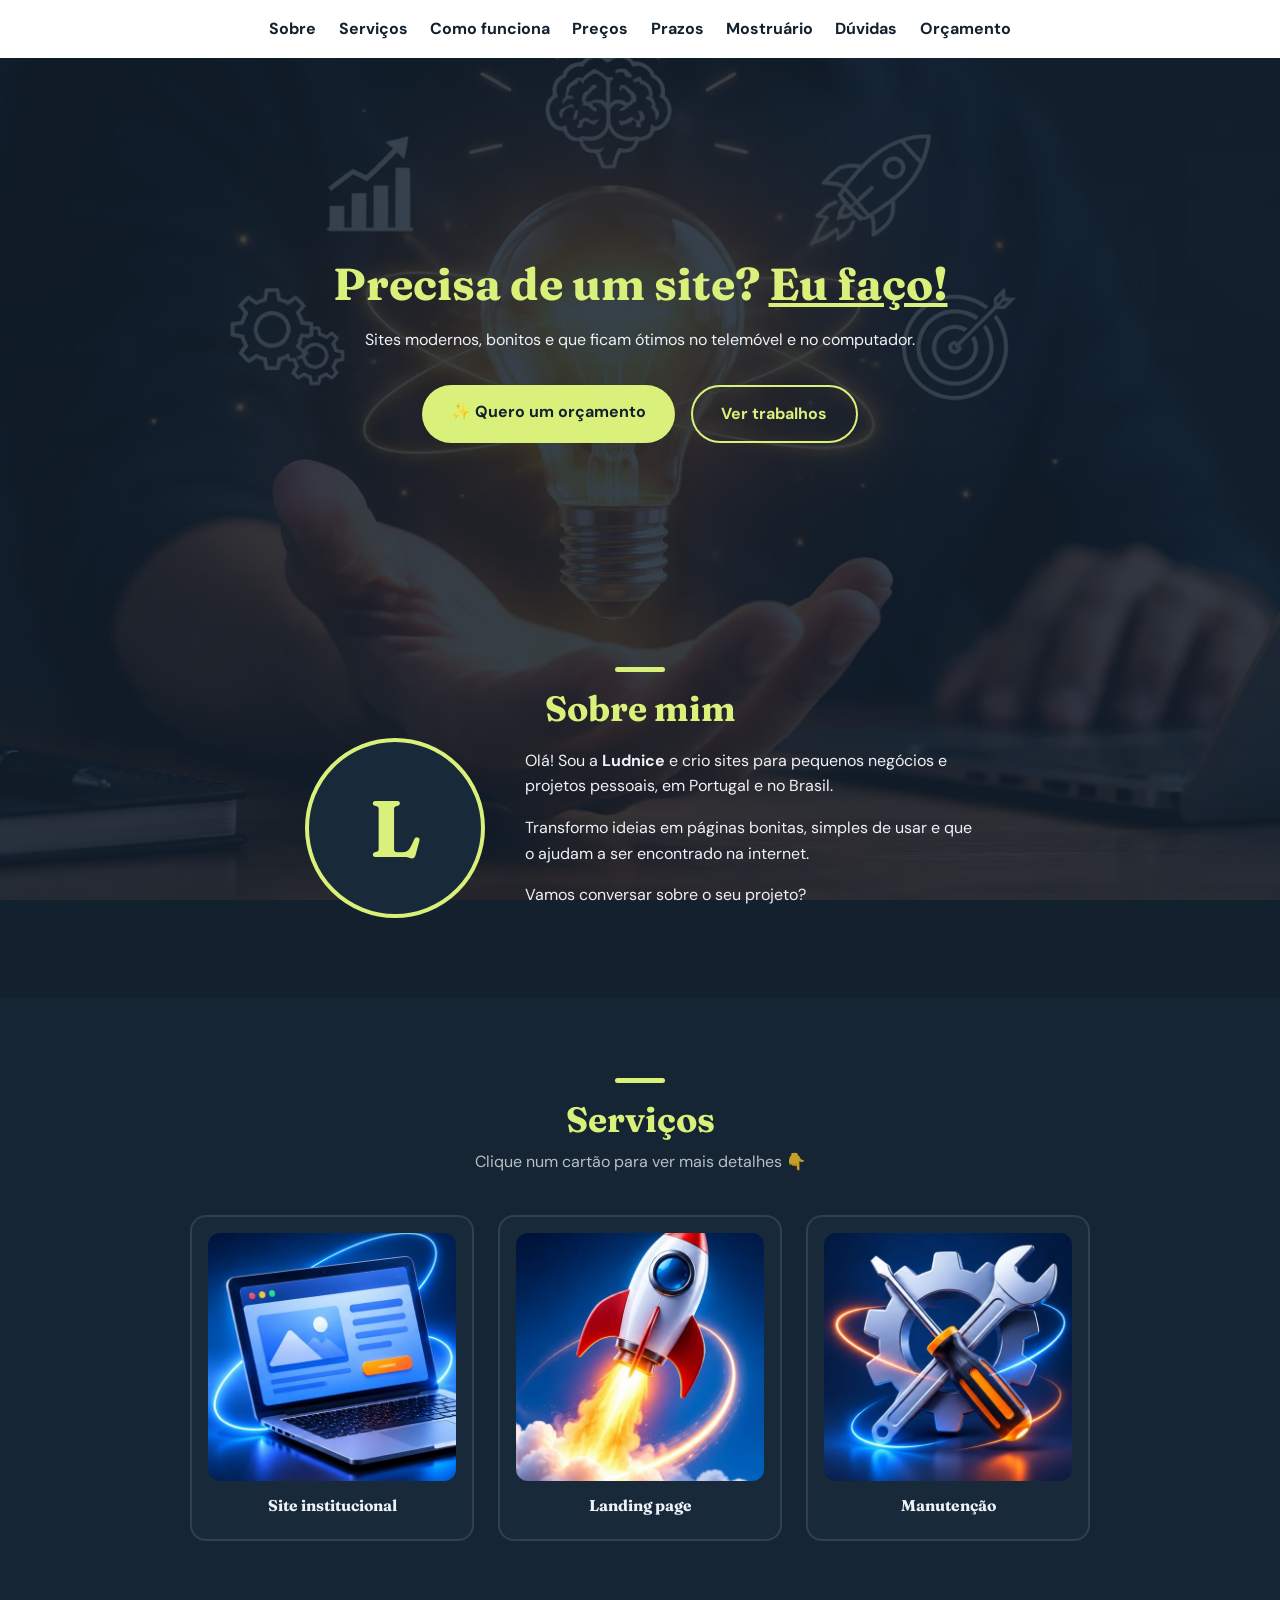
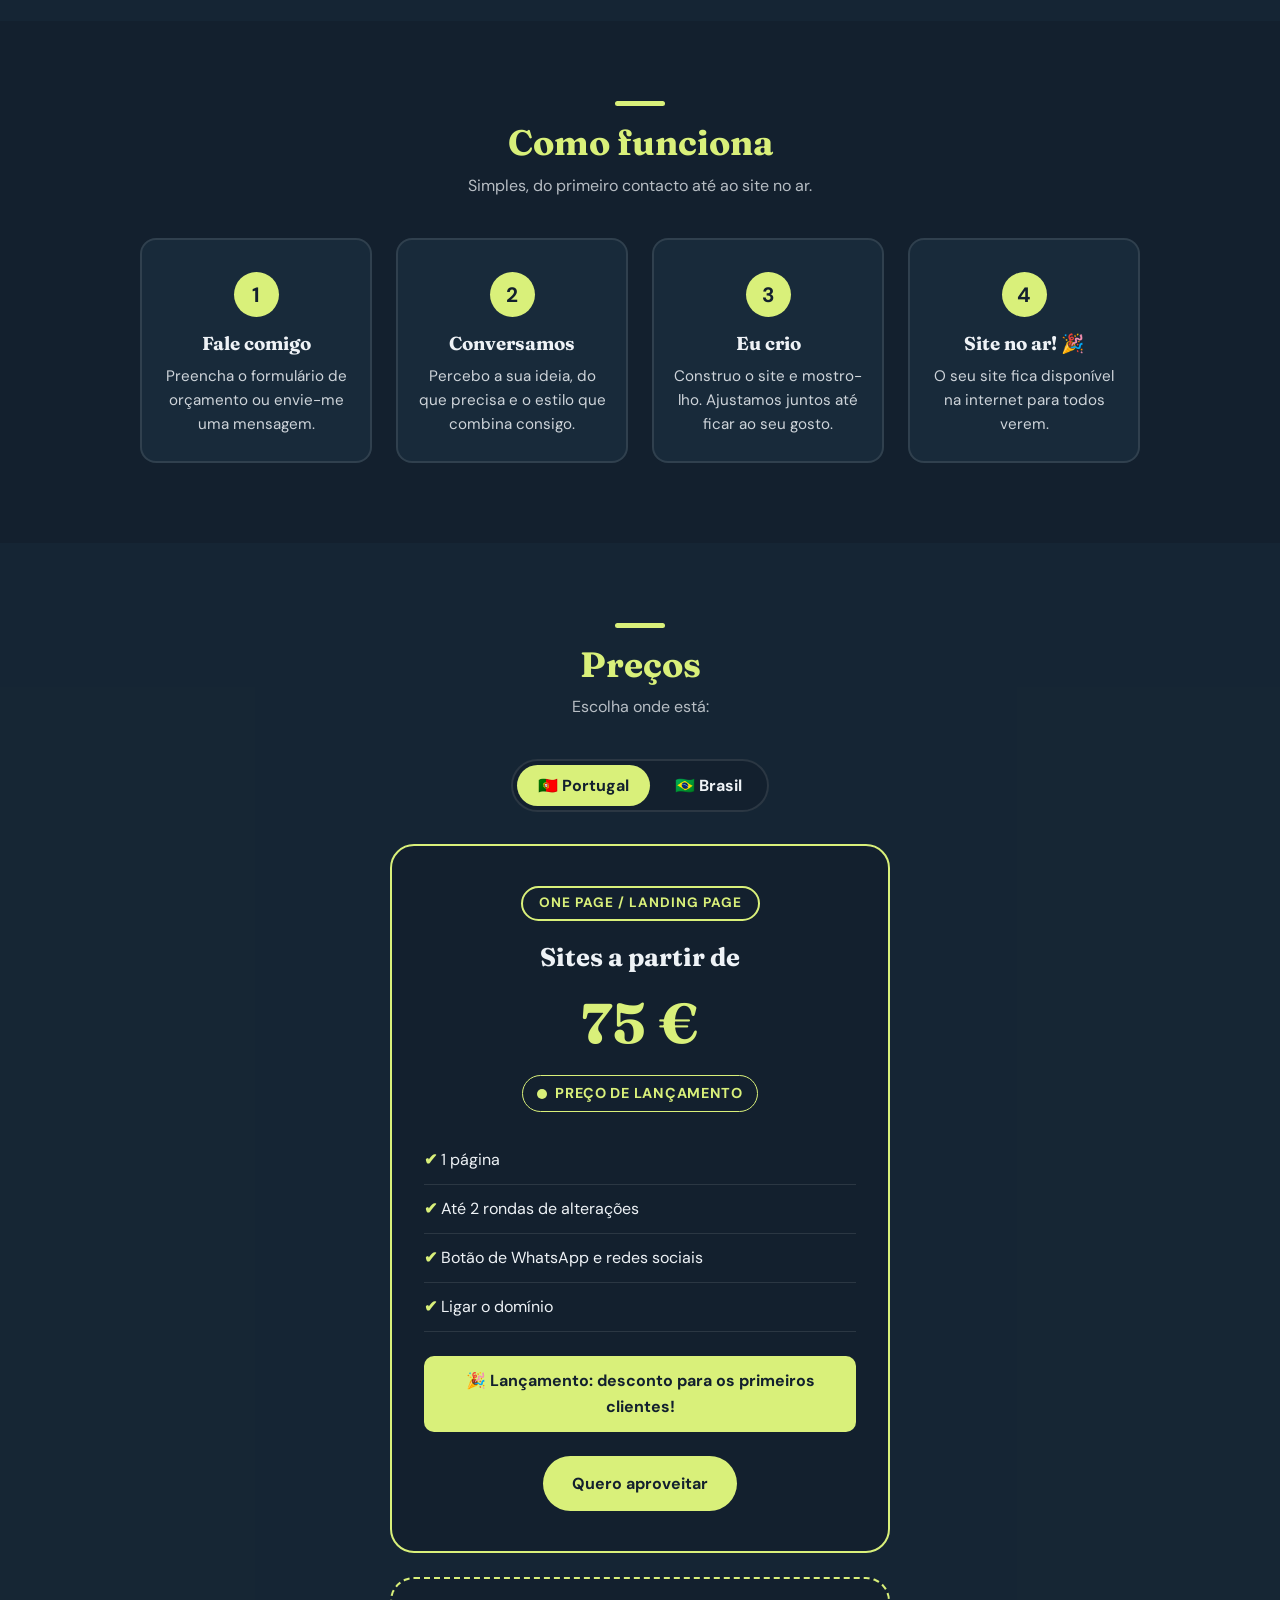
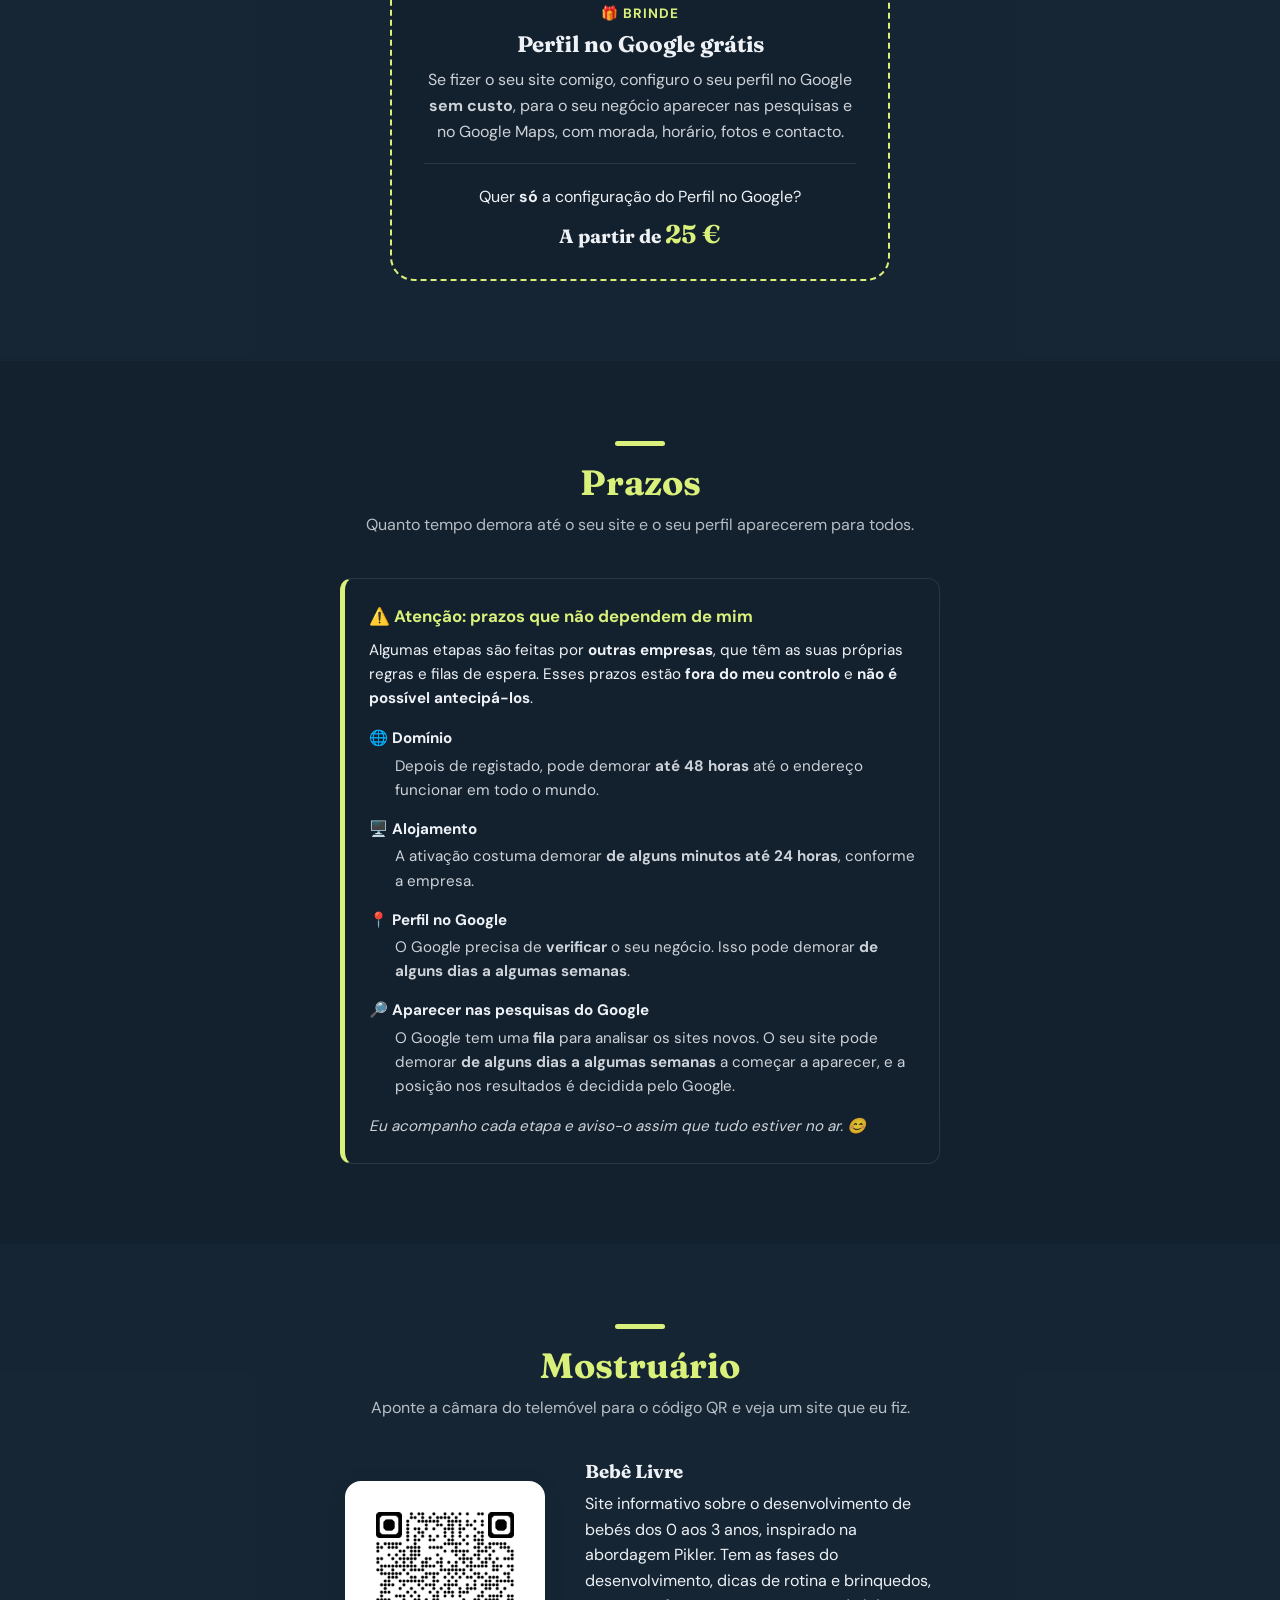
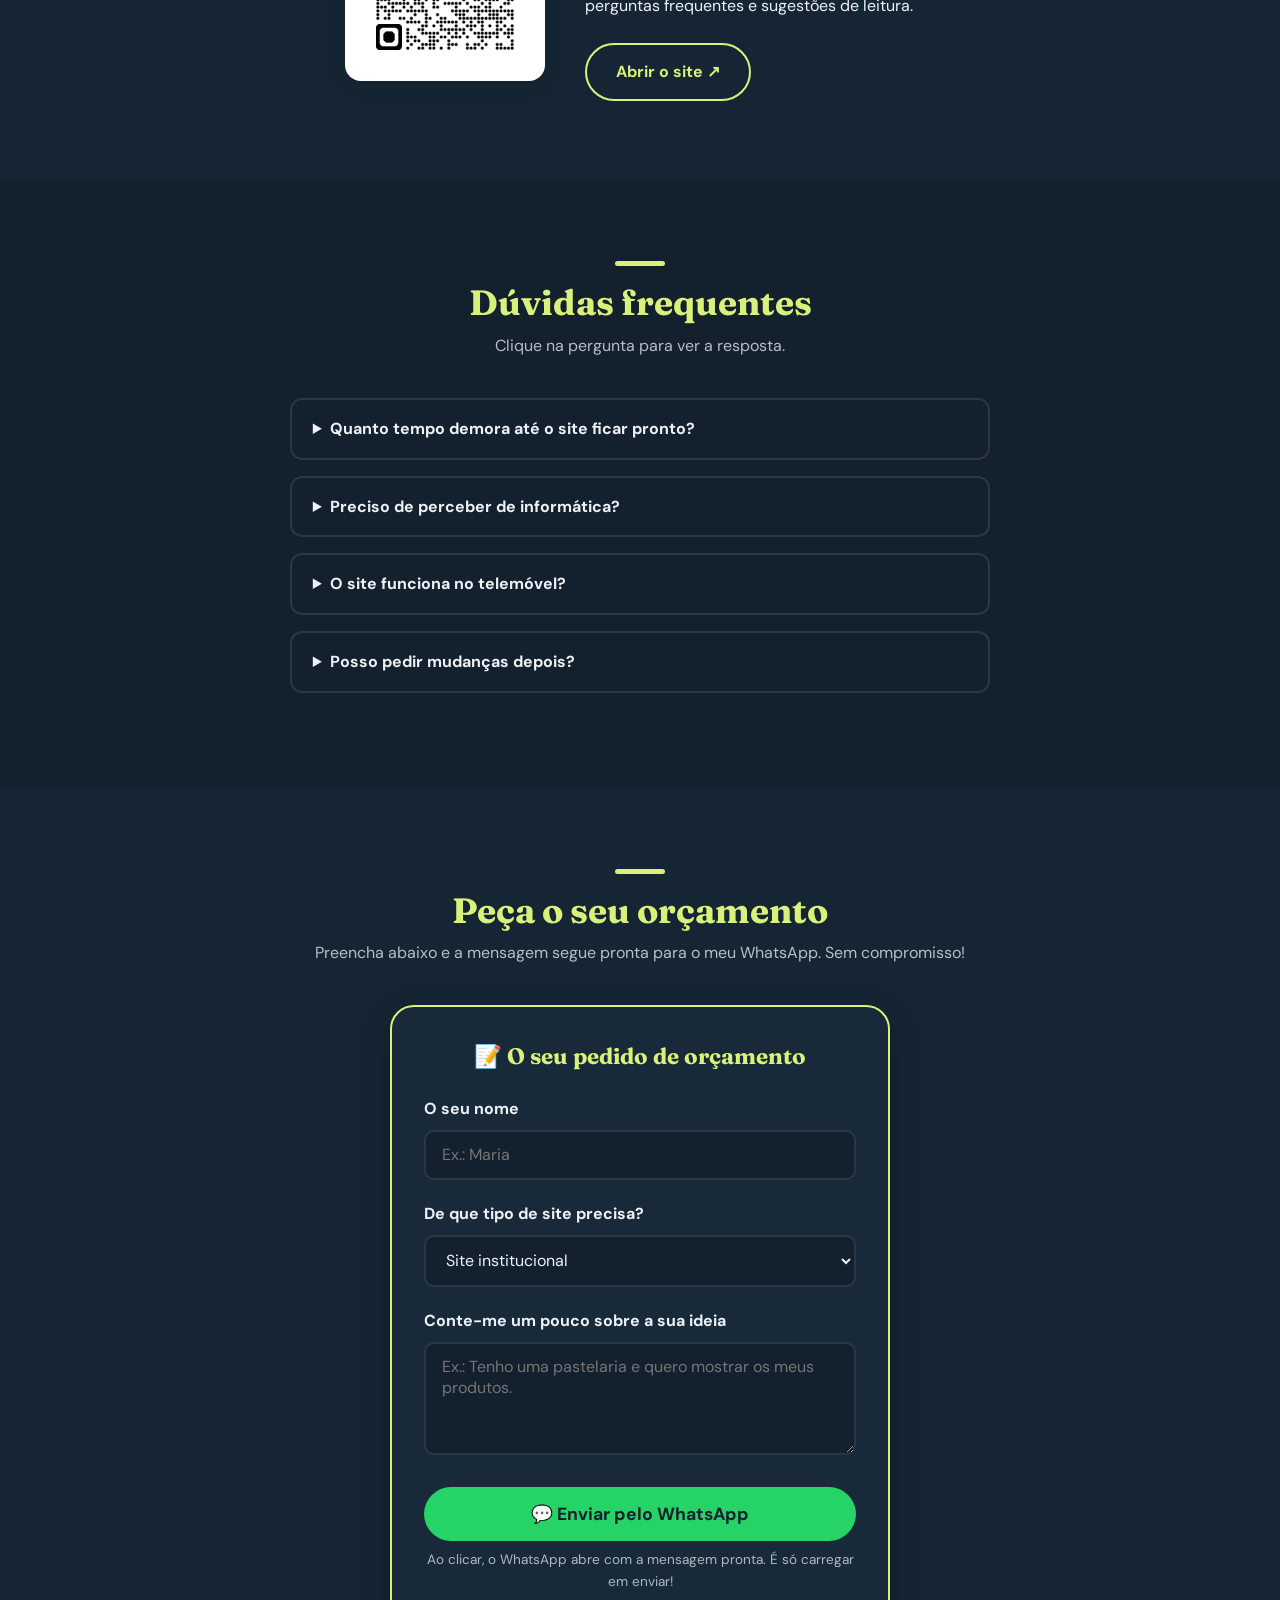
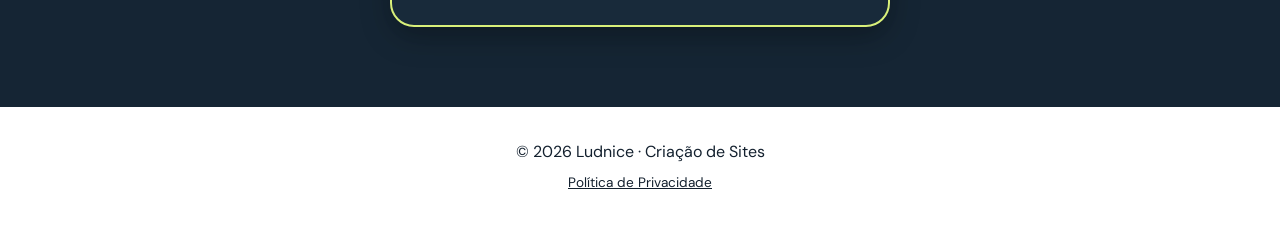
==== index.html @ eba11a4d "removi o link do github" ====
<!DOCTYPE html>
<!-- Avisa ao navegador que este é um arquivo HTML moderno -->
<html lang="pt-PT">
<head>
  <!-- "head" guarda informações sobre a página que não aparecem na tela -->
  <meta charset="UTF-8"> <!-- permite acentos (á, ç, ã...) -->
  <meta name="viewport" content="width=device-width, initial-scale=1.0"> <!-- deixa o site certinho no celular -->
  <title>Ludnice | Criação de Sites</title> <!-- texto que aparece na aba do navegador -->

  <!-- Descrição do site: aparece no Google, embaixo do título -->
  <meta name="description" content="Criação de sites bonitos, modernos e que funcionam no telemóvel e no computador. Sites a partir de 75 €.">

  <!-- PRÉVIA AO COMPARTILHAR (WhatsApp, Facebook...): título, texto e imagem do "cartãozinho" -->
  <meta property="og:title" content="Precisa de um site? Eu faço! | Ludnice">
  <meta property="og:description" content="Sites bonitos, modernos e que funcionam no telemóvel e no computador. A partir de 75 €.">
  <meta property="og:type" content="website">
  <!-- A imagem da prévia precisa do ENDEREÇO COMPLETO do site. Quando o site estiver no ar,
       tire os sinais de comentário da linha abaixo e troque pelo seu endereço:
  <meta property="og:image" content="https://SEU-ENDERECO/previa.jpg">
  -->

  <!-- Ícone que aparece na aba do navegador (favicon) -->
  <link rel="icon" href="favicon.svg" type="image/svg+xml">

  <!-- Liga este HTML ao arquivo de estilos (cores, tamanhos...) -->
  <link rel="stylesheet" href="style.css">
</head>
<body>

  <!-- ===== CABEÇALHO: topo da página com o menu ===== -->
  <header class="cabecalho">
    <!-- Marca (ícone "L" + nome): só aparece no CELULAR, para o cabeçalho não ficar vazio.
         Clicar nela leva de volta ao início -->
    <a href="#inicio" class="marca-celular">
      <img src="favicon.svg" alt="" class="marca-icone">
      <span>Ludnice</span>
    </a>

    <!-- Botão "hambúrguer" (☰): só aparece no celular e abre/fecha o menu.
         "aria-label" descreve o botão para quem usa leitor de tela -->
    <button id="botao-menu" class="botao-menu" aria-label="Abrir menu">☰</button>

    <!-- Menu de navegação: cada link pula para uma seção da página (pelo "id") -->
    <nav class="menu" id="menu">
      <a href="#sobre">Sobre</a>
      <a href="#servicos">Serviços</a>
      <a href="#como-funciona">Como funciona</a>
      <a href="#precos">Preços</a>
      <a href="#prazos">Prazos</a>
      <a href="#mostruario">Mostruário</a>
      <a href="#perguntas">Dúvidas</a>
      <a href="#orcamento">Orçamento</a>
    </nav>
  </header>

  <!-- ===== SEÇÃO INICIAL: a primeira coisa que o visitante vê ===== -->
  <section id="inicio" class="inicio">
    <h1>Precisa de um site? <span class="destaque">Eu faço!</span></h1>
    <p>Sites modernos, bonitos e que ficam ótimos no telemóvel e no computador.</p>

    <div class="botoes">
      <!-- Botão principal: leva para o formulário de orçamento -->
      <a href="#orcamento" class="botao botao-principal">✨ Quero um orçamento</a>
      <!-- Botão secundário: rola até o mostruário -->
      <a href="#mostruario" class="botao botao-secundario">Ver trabalhos</a>
    </div>
  </section>

  <!-- ===== SOBRE MIM =====
       A classe "revelar" faz a seção aparecer suavemente ao rolar (ver script.js) -->
  <section id="sobre" class="secao revelar">
    <h2>Sobre mim</h2>

    <div class="sobre">
      <!-- FOTO: por enquanto é um círculo com a letra "L".
           Para usar sua foto, salve-a na pasta do site (ex.: "foto.jpg") e troque a linha abaixo por:
           <img src="foto.jpg" alt="Foto da Ludnice" class="foto"> -->
      <div class="foto foto-provisoria">L</div>

      <div class="sobre-texto">
        <!-- Cada <p> é um parágrafo; <strong> deixa a palavra em negrito -->
        <p>Olá! Sou a <strong>Ludnice</strong> e crio sites para pequenos negócios e projetos pessoais, em Portugal e no Brasil.</p>
        <p>Transformo ideias em páginas bonitas, simples de usar e que o ajudam a ser encontrado na internet.</p>
        <p>Vamos conversar sobre o seu projeto?</p>
      </div>
    </div>
  </section>

  <!-- ===== SERVIÇOS: cartões que abrem e fecham ao clicar ===== -->
  <section id="servicos" class="secao secao-alternada revelar">
    <h2>Serviços</h2>
    <p class="subtitulo">Clique num cartão para ver mais detalhes 👇</p>

    <div class="cartoes">
      <!-- Cada "cartao" é um botão. Ao clicar, o script.js mostra o texto escondido -->
      <button class="cartao">
        <!-- "imagens/..." = o arquivo está dentro da pasta "imagens" -->
        <img src="imagens/servico-site.jpg" alt="Portátil a mostrar um site" class="cartao-imagem">
        <h3>Site institucional</h3>
        <p class="detalhe">Várias páginas para apresentar a sua empresa: quem é, o que faz e onde o podem encontrar.</p>
      </button>

      <button class="cartao">
        <img src="imagens/servico-landing.jpg" alt="Foguetão a descolar" class="cartao-imagem">
        <h3>Landing page</h3>
        <p class="detalhe">Uma página só, feita para o cliente agir: falar consigo no WhatsApp ou comprar.</p>
      </button>

      <button class="cartao">
        <img src="imagens/servico-manutencao.jpg" alt="Ferramentas e engrenagem" class="cartao-imagem">
        <h3>Manutenção</h3>
        <p class="detalhe">Atualizo textos, fotos e preços do seu site sempre que precisar.</p>
      </button>
    </div>
  </section>

  <!-- ===== COMO FUNCIONA: passo a passo numerado ===== -->
  <section id="como-funciona" class="secao revelar">
    <h2>Como funciona</h2>
    <p class="subtitulo">Simples, do primeiro contacto até ao site no ar.</p>

    <!-- "ol" = lista NUMERADA (ordered list). Cada "li" é um item da lista -->
    <ol class="passos">
      <li class="passo">
        <span class="passo-numero">1</span>
        <h3>Fale comigo</h3>
        <p>Preencha o formulário de orçamento ou envie-me uma mensagem.</p>
      </li>
      <li class="passo">
        <span class="passo-numero">2</span>
        <h3>Conversamos</h3>
        <p>Percebo a sua ideia, do que precisa e o estilo que combina consigo.</p>
      </li>
      <li class="passo">
        <span class="passo-numero">3</span>
        <h3>Eu crio</h3>
        <p>Construo o site e mostro-lho. Ajustamos juntos até ficar ao seu gosto.</p>
      </li>
      <li class="passo">
        <span class="passo-numero">4</span>
        <h3>Site no ar! 🎉</h3>
        <p>O seu site fica disponível na internet para todos verem.</p>
      </li>
    </ol>
  </section>

  <!-- ===== PREÇOS ===== -->
  <section id="precos" class="secao secao-alternada revelar">
    <h2>Preços</h2>
    <p class="subtitulo">Escolha onde está:</p>

    <!-- BOTÕES DE PAÍS: o script.js troca os preços quando um deles é clicado.
         "data-pais" guarda qual país cada botão representa -->
    <div class="escolha-pais">
      <button class="botao-pais ativo" data-pais="pt">🇵🇹 Portugal</button>
      <button class="botao-pais" data-pais="br">🇧🇷 Brasil</button>
    </div>

    <!-- COMO FUNCIONA A TROCA:
         Todo elemento com "data-pt" e "data-br" guarda as DUAS versões do texto.
         O script.js mostra a versão do país escolhido. Para mudar um preço, mude os dois valores aqui. -->
    <div class="preco-cartao">
      <!-- Nome do pacote: diz o que está incluído nesse preço -->
      <p class="preco-pacote">One Page / Landing Page</p>
      <p class="preco">Sites a partir de <strong data-pt="75 €" data-br="R$ 350">75 €</strong></p>

      <!-- Selo de lançamento: aparece em Portugal e no Brasil.
           A bolinha que pisca é feita no CSS (.selo-lancamento::before).
           Dica: se um dia quiser que algo apareça SÓ em Portugal, acrescente a classe "so-portugal". -->
      <p class="selo-lancamento">Preço de lançamento</p>

      <!-- "ul" = lista com marcadores (sem números). O que está incluído no preço -->
      <ul class="lista-check">
        <li>1 página</li>
        <li>Até 2 rondas de alterações</li>
        <li>Botão de WhatsApp e redes sociais</li>
        <li>Ligar o domínio</li>
      </ul>

      <p class="faixa-lancamento">🎉 Lançamento: desconto para os primeiros clientes!</p>

      <a href="#orcamento" class="botao botao-principal">Quero aproveitar</a>
    </div>

    <!-- PERFIL NO GOOGLE: brinde para quem faz o site + preço para quem quer só a configuração -->
    <div class="extra-cartao">
      <p class="extra-etiqueta">🎁 Brinde</p>
      <h3>Perfil no Google grátis</h3>
      <p>Se fizer o seu site comigo, configuro o seu perfil no Google <strong>sem custo</strong>, para o seu negócio aparecer nas pesquisas e no Google Maps, com morada, horário, fotos e contacto.</p>

      <!-- Linha separando o brinde do serviço avulso -->
      <div class="extra-avulso">
        <p>Quer <strong>só</strong> a configuração do Perfil no Google?</p>
        <p class="extra-preco">A partir de <strong data-pt="25 €" data-br="R$ 150">25 €</strong></p>
      </div>
    </div>

  </section>

  <!-- ===== PRAZOS: o que depende de outras empresas (fora do meu controlo) =====
       Os prazos são estimativas comuns. Ajuste se a empresa que você usar tiver outros. -->
  <section id="prazos" class="secao revelar">
    <h2>Prazos</h2>
    <p class="subtitulo">Quanto tempo demora até o seu site e o seu perfil aparecerem para todos.</p>

    <div class="aviso-prazos">
      <p class="aviso-titulo">⚠️ Atenção: prazos que não dependem de mim</p>
      <p>Algumas etapas são feitas por <strong>outras empresas</strong>, que têm as suas próprias regras e filas de espera.
         Esses prazos estão <strong>fora do meu controlo</strong> e <strong>não é possível antecipá-los</strong>.</p>

      <!-- "dl" = lista de definições: "dt" é o nome do item e "dd" a explicação dele -->
      <dl class="prazos">
        <dt>🌐 Domínio</dt>
        <dd>Depois de registado, pode demorar <strong>até 48 horas</strong> até o endereço funcionar em todo o mundo.</dd>

        <dt>🖥️ Alojamento</dt>
        <dd>A ativação costuma demorar <strong>de alguns minutos até 24 horas</strong>, conforme a empresa.</dd>

        <dt>📍 Perfil no Google</dt>
        <dd>O Google precisa de <strong>verificar</strong> o seu negócio. Isso pode demorar <strong>de alguns dias a algumas semanas</strong>.</dd>

        <dt>🔎 Aparecer nas pesquisas do Google</dt>
        <dd>O Google tem uma <strong>fila</strong> para analisar os sites novos. O seu site pode demorar <strong>de alguns dias a algumas semanas</strong> a começar a aparecer, e a posição nos resultados é decidida pelo Google.</dd>
      </dl>

      <p class="aviso-final">Eu acompanho cada etapa e aviso-o assim que tudo estiver no ar. 😊</p>
    </div>
  </section>

  <!-- ===== MOSTRUÁRIO: exemplo de trabalho com QR code ===== -->
  <section id="mostruario" class="secao secao-alternada revelar">
    <h2>Mostruário</h2>
    <p class="subtitulo">Aponte a câmara do telemóvel para o código QR e veja um site que eu fiz.</p>

    <div class="projeto">
      <!-- Imagem do QR code. "src" diz qual arquivo mostrar e "alt" descreve a imagem
           (aparece se a imagem não carregar e ajuda quem usa leitor de tela) -->
      <img src="qrcode-projeto.png" alt="Código QR do site Bebê Livre" class="qrcode">

      <div class="projeto-info">
        <h3>Bebê Livre</h3>
        <p>Site informativo sobre o desenvolvimento de bebés dos 0 aos 3 anos, inspirado na abordagem Pikler. Tem as fases do desenvolvimento, dicas de rotina e brinquedos, perguntas frequentes e sugestões de leitura.</p>
        <!-- target="_blank" abre o link em uma nova aba; rel="noopener noreferrer" impede que essa aba mexa no nosso site -->
        <a href="#" id="link-projeto" class="botao botao-secundario" target="_blank" rel="noopener noreferrer">Abrir o site ↗</a>
      </div>
    </div>
  </section>

  <!-- ===== PERGUNTAS FREQUENTES =====
       "details" + "summary" já vêm prontos no HTML: clicar no "summary" abre/fecha o resto.
       Não precisa de JavaScript! -->
  <section id="perguntas" class="secao revelar">
    <h2>Dúvidas frequentes</h2>
    <p class="subtitulo">Clique na pergunta para ver a resposta.</p>

    <div class="perguntas">
      <details>
        <summary>Quanto tempo demora até o site ficar pronto?</summary>
        <p>Depende do tamanho do site, mas uma página simples costuma ficar pronta em poucos dias.</p>
      </details>

      <details>
        <summary>Preciso de perceber de informática?</summary>
        <p>Não! Conte-me a sua ideia por palavras suas e eu trato de toda a parte técnica.</p>
      </details>

      <details>
        <summary>O site funciona no telemóvel?</summary>
        <p>Sim. Todos os sites são feitos para funcionar bem no telemóvel, no tablet e no computador.</p>
      </details>

      <details>
        <summary>Posso pedir mudanças depois?</summary>
        <p>Pode. Durante a criação fazemos os ajustes juntos, e depois também ofereço o serviço de manutenção.</p>
      </details>
    </div>
  </section>

  <!-- ===== ORÇAMENTO: formulário que monta uma mensagem e abre o WhatsApp ===== -->
  <section id="orcamento" class="secao secao-alternada revelar">
    <h2>Peça o seu orçamento</h2>
    <p class="subtitulo">Preencha abaixo e a mensagem segue pronta para o meu WhatsApp. Sem compromisso!</p>

    <!-- "form" = formulário. O "id" permite que o script.js encontre ele -->
    <form id="formulario" class="formulario">
      <p class="formulario-titulo">📝 O seu pedido de orçamento</p>

      <!-- "label" é o texto que explica cada campo. O "for" liga o label ao campo com o mesmo "id" -->
      <label for="campo-nome">O seu nome</label>
      <!-- "required" = campo obrigatório: o navegador não deixa enviar vazio -->
      <input type="text" id="campo-nome" placeholder="Ex.: Maria" required>

      <label for="campo-tipo">De que tipo de site precisa?</label>
      <!-- "select" = caixinha de escolha. Cada "option" é uma opção -->
      <select id="campo-tipo">
        <option>Site institucional</option>
        <option>Landing page</option>
        <option>Manutenção de site</option>
        <option>Só a configuração do Perfil no Google</option>
        <option>Ainda não sei</option>
      </select>

      <label for="campo-ideia">Conte-me um pouco sobre a sua ideia</label>
      <!-- "textarea" = caixa de texto grande, para várias linhas -->
      <textarea id="campo-ideia" rows="4" placeholder="Ex.: Tenho uma pastelaria e quero mostrar os meus produtos."></textarea>

      <button type="submit" class="botao botao-whatsapp">💬 Enviar pelo WhatsApp</button>
      <p class="formulario-aviso">Ao clicar, o WhatsApp abre com a mensagem pronta. É só carregar em enviar!</p>
    </form>
  </section>

  <!-- ===== RODAPÉ ===== -->
  <footer class="rodape">
    <!-- O ano é preenchido automaticamente pelo script.js -->
    <p>© <span id="ano"></span> Ludnice · Criação de Sites</p>

    <!-- Links legais -->
    <p class="rodape-legal">
      <a href="privacidade.html">Política de Privacidade</a>

      <!-- PARA QUANDO TIVER ATIVIDADE ABERTA: apague a linha de cima e a de baixo deste bloco
      · <a href="https://www.livroreclamacoes.pt" target="_blank" rel="noopener noreferrer">Livro de Reclamações</a>
      -->
    </p>

    <!-- PARA QUANDO TIVER ATIVIDADE ABERTA (confirme os textos com o seu contabilista).
         Para mostrar no site: apague estas 3 primeiras linhas de explicação e a linha final
         deste bloco, depois troque o NIF e os dados da entidade pelos verdadeiros.
    <p class="rodape-legal">NIF: 000 000 000</p>
    <p class="rodape-legal">
      Em caso de litígio, o consumidor pode recorrer a uma Entidade de Resolução Alternativa de Litígios de consumo:
      <a href="ENDERECO-DA-ENTIDADE" target="_blank" rel="noopener noreferrer">NOME DA ENTIDADE</a>.
      Mais informações no <a href="https://www.consumidor.gov.pt" target="_blank" rel="noopener noreferrer">Portal do Consumidor</a>.
    </p>
    -->
  </footer>

  <!-- Botão redondo "voltar ao início" que fica no canto da tela.
       href="#inicio" leva para a seção com id="inicio" (o topo da página) -->
  <a href="#inicio" id="botao-topo" class="botao-topo" title="Voltar ao início" aria-label="Voltar ao início">↑</a>

  <!-- Nosso próprio código JavaScript -->
  <script src="script.js"></script>
</body>
</html>
---- style.css ----
/* =========================================================
   FONTES (guardadas na pasta "fontes" do próprio site)
   "@font-face" ensina ao navegador uma fonte nova: o nome dela e onde está o arquivo.
   Como os arquivos estão no nosso site, nada é enviado para o Google (bom para o RGPD).
   ========================================================= */
@font-face {
  font-family: "DM Sans";                   /* nome que usamos no resto do CSS */
  src: url("fontes/dm-sans.woff2") format("woff2");
  font-weight: 400 700;                     /* um arquivo só serve do normal (400) ao negrito (700) */
  font-display: swap;                       /* mostra o texto logo, mesmo antes da fonte carregar */
}

@font-face {
  font-family: "Fraunces";
  src: url("fontes/fraunces-bold.woff2") format("woff2");
  font-weight: 700;                         /* só a versão em negrito, usada nos títulos */
  font-display: swap;
}

/* =========================================================
   CORES DO SITE
   Aqui criamos "variáveis": nomes que guardam uma cor.
   Se quiser mudar a cor do site todo, é só mudar aqui!
   ========================================================= */
/* Cores inspiradas no flyer: azul-marinho escuro + verde-limão */
:root {
  --cor-principal: #d9f07a;   /* verde-limão (títulos e destaques) */
  --cor-texto-botao: #13202e; /* cor das letras dentro do botão verde-limão */
  --cor-fundo: #13202e;       /* azul-marinho bem escuro */
  --cor-fundo-alt: #182a3a;   /* azul-marinho um pouco mais claro (seções e cartões) */
  --cor-borda: rgba(255, 255, 255, 0.1); /* linha branca bem transparente */
  --cor-texto: #eef2f6;       /* letras quase brancas */
  --cor-whatsapp: #25d366;    /* verde do WhatsApp */
  --cor-cabecalho: #ffffff;   /* branco (fundo do cabeçalho e do rodapé) */
  --cor-texto-escuro: #13202e; /* letras escuras, para ler bem em cima do branco */
}

/* =========================================================
   AJUSTES GERAIS
   ========================================================= */
* {
  margin: 0;              /* tira os espaços automáticos que o navegador coloca */
  padding: 0;
  box-sizing: border-box; /* faz o tamanho dos elementos ficar mais previsível */
}

html {
  scroll-behavior: smooth; /* ao clicar no menu, a página rola suavemente */
}

body {
  font-family: "DM Sans", Arial, sans-serif; /* fonte dos textos */
  background: var(--cor-fundo);   /* var(...) usa a cor guardada lá em cima */
  color: var(--cor-texto);
  line-height: 1.6;               /* espaço entre as linhas do texto */
}

/* IMAGEM DE FUNDO "sombreada"
   "::before" cria uma camada extra dentro do <body>, só com a imagem.
   Assim podemos deixar SÓ a imagem transparente, sem afetar os textos. */
body::before {
  content: "";                     /* obrigatório para a camada existir */
  position: fixed;                 /* fica parada enquanto a página rola */
  inset: 0;                        /* estica a camada para cobrir a tela inteira */
  z-index: -1;                     /* manda a camada para TRÁS de todo o conteúdo */
  background-image: url("imagens/fundo.webp"); /* a imagem (versão leve, em WebP) que está na pasta do site */
  background-size: cover;          /* a imagem cobre a tela toda, sem deformar */
  background-position: center;     /* centraliza a imagem */
  opacity: 0.15;                   /* 0 = invisível, 1 = imagem forte. 0.15 = bem fraquinha */
}

/* Títulos usam a fonte "Fraunces", igual ao flyer */
h1, h2, h3 {
  font-family: "Fraunces", Georgia, serif;
  line-height: 1.2;
}

/* =========================================================
   CABEÇALHO
   ========================================================= */
.cabecalho {
  position: sticky;   /* o cabeçalho "gruda" no topo quando a página rola */
  top: 0;
  z-index: 10;        /* fica por cima das outras coisas */
  display: flex;      /* coloca os itens lado a lado */
  align-items: center;
  justify-content: center; /* centraliza o menu */
  padding: 1rem 2rem;
  background: var(--cor-cabecalho); /* fundo branco */
}

.menu {
  display: flex;
  flex-wrap: wrap;           /* se a tela for estreita, os links passam para a linha de baixo */
  justify-content: center;
  gap: 0.3rem 1.4rem;        /* espaço entre os links (vertical e horizontal) */
}

.menu a {
  color: var(--cor-texto-escuro); /* letras escuras em cima do branco */
  font-weight: bold;
  text-decoration: none;
}

.menu a:hover {          /* ":hover" = quando o mouse passa por cima */
  text-decoration: underline; /* sublinha o link */
}

/* Marca (ícone + nome): no computador fica escondida */
.marca-celular {
  display: none;
  align-items: center;     /* alinha o ícone e o nome pelo meio */
  gap: 0.5rem;             /* espaço entre o ícone e o nome */
  color: var(--cor-texto-escuro);
  font-family: "Fraunces", Georgia, serif;
  font-size: 1.3rem;
  font-weight: bold;
  text-decoration: none;
}

.marca-icone {
  width: 34px;
  height: 34px;
}

/* Botão ☰ do menu: no computador ele fica escondido */
.botao-menu {
  display: none;
  background: none;
  border: none;
  color: var(--cor-texto-escuro); /* ☰ escuro, para aparecer no branco */
  font-size: 1.8rem;
  cursor: pointer;       /* mostra a "mãozinha" ao passar o mouse */
}

/* =========================================================
   SEÇÃO INICIAL
   ========================================================= */
.inicio {
  min-height: 65vh;      /* "vh" = altura da tela. 65vh = 65% da altura */
  display: flex;
  flex-direction: column; /* empilha os itens um embaixo do outro */
  justify-content: center;
  align-items: center;
  text-align: center;
  padding: 2rem;
}

.inicio h1 {
  font-size: 2.8rem;
  max-width: 800px;
  margin-bottom: 1rem;
  color: var(--cor-principal); /* título em verde-limão, como no flyer */
}

.destaque {
  text-decoration: underline;  /* sublinha a palavra "bonito" para dar destaque */
}

.botoes {
  display: flex;
  gap: 1rem;             /* espaço entre os botões */
  flex-wrap: wrap;       /* se não couber, passa para a linha de baixo */
  justify-content: center;
  margin-top: 2rem;
}

/* =========================================================
   BOTÕES
   ========================================================= */
.botao {
  display: inline-block;
  padding: 0.9rem 1.8rem;
  border-radius: 50px;   /* cantos bem arredondados */
  font-weight: bold;
  text-decoration: none;
  transition: transform 0.2s, box-shadow 0.2s; /* animação suave */
}

.botao:hover {
  transform: translateY(-3px); /* o botão "sobe" um pouquinho */
  box-shadow: 0 8px 20px rgba(0, 0, 0, 0.3);
}

.botao-principal {
  background: var(--cor-principal); /* fundo verde-limão */
  color: var(--cor-texto-botao);    /* letras escuras para dar contraste */
}

/* Botão que leva ao WhatsApp fica verde, como no flyer */
.botao-whatsapp {
  background: var(--cor-whatsapp);
  color: #13202e;
  border: none;
  font-size: 1rem;
  font-family: inherit;  /* usa a mesma fonte do resto do site */
  cursor: pointer;
}

.botao-secundario {
  border: 2px solid var(--cor-principal);
  color: var(--cor-principal);
}

/* =========================================================
   SEÇÕES
   ========================================================= */
.secao {
  padding: 5rem 2rem;
  text-align: center;
  scroll-margin-top: 60px; /* ao pular para a seção pelo menu, deixa espaço para o cabeçalho não cobrir o título */
}

.secao-alternada {
  /* azul semitransparente: o último número (0.6) deixa a imagem de fundo aparecer um pouco */
  background: rgba(24, 42, 58, 0.6);
}

.secao h2 {
  font-size: 2.2rem;
  margin-bottom: 0.5rem;
  color: var(--cor-principal);
}

/* "::before" cria um enfeite ANTES do título: aqui, um tracinho verde-limão
   igual ao que aparece no topo do flyer */
.secao h2::before {
  content: "";           /* obrigatório para o enfeite aparecer (mesmo vazio) */
  display: block;
  width: 50px;
  height: 5px;
  margin: 0 auto 1rem;   /* "auto" centraliza; 1rem de espaço embaixo */
  border-radius: 5px;
  background: var(--cor-principal);
}

.subtitulo {
  opacity: 0.75;         /* deixa o texto um pouco mais clarinho */
  margin-bottom: 2.5rem;
}

/* =========================================================
   CARTÕES DE SERVIÇO
   ========================================================= */
.cartoes {
  display: grid;
  /* cria colunas automáticas: cada uma com no mínimo 220px */
  grid-template-columns: repeat(auto-fit, minmax(220px, 1fr));
  gap: 1.5rem;
  max-width: 900px;
  margin: 0 auto;        /* centraliza na página */
}

.cartao {
  background: var(--cor-fundo-alt);
  color: var(--cor-texto);
  border: 2px solid var(--cor-borda); /* borda discreta */
  border-radius: 16px;
  padding: 1rem 1rem 1.5rem; /* menos espaço em cima, para a imagem ficar mais perto da borda */
  cursor: pointer;
  font-family: inherit;  /* usa a mesma fonte do resto do site */
  transition: transform 0.2s, border-color 0.2s;
}

.cartao:hover {
  transform: scale(1.04); /* aumenta um pouquinho */
}

/* Imagem no topo de cada cartão de serviço */
.cartao-imagem {
  width: 100%;              /* ocupa toda a largura do cartão */
  aspect-ratio: 1 / 1;      /* deixa a imagem quadrada (largura = altura) */
  object-fit: cover;        /* preenche o quadrado sem esticar (corta as sobras) */
  border-radius: 12px;      /* cantos arredondados */
  margin-bottom: 1rem;      /* espaço entre a imagem e o título */
  display: block;
}

/* O texto de detalhe começa ESCONDIDO... */
.detalhe {
  display: none;
  margin-top: 1rem;
  font-size: 0.95rem;
}

/* ...e aparece quando o cartão ganha a classe "aberto" (feito pelo script.js) */
.cartao.aberto .detalhe {
  display: block;
}

.cartao.aberto {
  border-color: var(--cor-principal);
}

/* =========================================================
   MOSTRUÁRIO
   ========================================================= */
.projeto {
  display: flex;
  align-items: center;
  justify-content: center;
  gap: 2.5rem;
  flex-wrap: wrap;
  max-width: 800px;
  margin: 0 auto;
}

.qrcode {
  width: 200px;          /* deixa a imagem do QR code com 200px de largura */
  background: white;     /* QR code precisa de fundo branco para ser lido */
  padding: 1rem;
  border-radius: 16px;
  box-shadow: 0 4px 20px rgba(0, 0, 0, 0.1);
}

.projeto-info {
  max-width: 350px;
  text-align: left;
}

.projeto-info p {
  margin: 0.5rem 0 1.5rem;
}

/* =========================================================
   SOBRE MIM
   ========================================================= */

/* "#sobre" pega o elemento com id="sobre".
   Diminui só o espaço de CIMA desta seção, para ela ficar mais perto do início */
#sobre {
  padding-top: 1.5rem;
}
.sobre {
  display: flex;
  align-items: center;
  justify-content: center;
  gap: 2.5rem;
  flex-wrap: wrap;
  max-width: 800px;
  margin: 0 auto;
}

/* Vale tanto para a foto de verdade quanto para o círculo provisório */
.foto {
  width: 180px;
  height: 180px;
  border-radius: 50%;          /* deixa redondo */
  object-fit: cover;           /* a foto preenche o círculo sem ficar esticada */
  border: 4px solid var(--cor-principal);
}

/* Círculo com a letra "L" enquanto não tem foto */
.foto-provisoria {
  display: flex;
  align-items: center;
  justify-content: center;
  background: var(--cor-fundo-alt);
  color: var(--cor-principal);
  font-family: "Fraunces", Georgia, serif;
  font-size: 5rem;
}

.sobre-texto {
  max-width: 450px;
  text-align: left;
}

.sobre-texto p + p {           /* "p + p" = um parágrafo que vem logo depois de outro */
  margin-top: 1rem;
}

/* =========================================================
   COMO FUNCIONA (passos)
   ========================================================= */
.passos {
  list-style: none;            /* tira os números automáticos da lista (usamos os nossos) */
  display: grid;
  grid-template-columns: repeat(auto-fit, minmax(190px, 1fr));
  gap: 1.5rem;
  max-width: 1000px;
  margin: 0 auto;
}

.passo {
  background: var(--cor-fundo-alt);
  border: 2px solid var(--cor-borda);
  border-radius: 16px;
  padding: 2rem 1.2rem 1.5rem;
}

/* Bolinha verde-limão com o número do passo */
.passo-numero {
  display: inline-flex;
  align-items: center;
  justify-content: center;
  width: 45px;
  height: 45px;
  border-radius: 50%;
  background: var(--cor-principal);
  color: var(--cor-texto-botao);
  font-weight: bold;
  font-size: 1.3rem;
  margin-bottom: 1rem;
}

.passo p {
  margin-top: 0.5rem;
  font-size: 0.95rem;
  opacity: 0.85;
}

/* =========================================================
   PREÇOS
   ========================================================= */
.preco-cartao {
  max-width: 500px;
  margin: 2rem auto 0;
  padding: 2.5rem 2rem;
  background: var(--cor-fundo);
  border: 2px solid var(--cor-principal);
  border-radius: 24px;
}

/* Etiqueta com o nome do pacote, em cima do preço */
.preco-pacote {
  display: inline-block;       /* a "caixinha" fica só do tamanho do texto */
  border: 2px solid var(--cor-principal);
  color: var(--cor-principal);
  font-weight: bold;
  text-transform: uppercase;   /* deixa o texto em LETRAS MAIÚSCULAS */
  letter-spacing: 1px;         /* espaço extra entre as letras */
  font-size: 0.85rem;
  padding: 0.3rem 1rem;
  border-radius: 50px;         /* formato de "pílula" */
  margin-bottom: 1rem;
}

.preco {
  font-family: "Fraunces", Georgia, serif;
  font-size: 1.6rem;
}

.preco strong {
  display: block;              /* coloca o valor numa linha só dele */
  font-size: 3.5rem;
  color: var(--cor-principal);
}

/* Lista com "✔" no lugar das bolinhas */
.lista-check {
  list-style: none;
  text-align: left;
  margin: 1.5rem 0;
}

.lista-check li {
  padding: 0.7rem 0;
  border-bottom: 1px solid var(--cor-borda);
}

.lista-check li::before {
  content: "✔ ";               /* coloca o ✔ antes de cada item */
  color: var(--cor-principal);
  font-weight: bold;
}

/* Selo "Preço de lançamento" logo abaixo do valor */
.selo-lancamento {
  display: inline-flex;        /* deixa a bolinha e o texto lado a lado */
  align-items: center;         /* alinha os dois pelo meio, na vertical */
  gap: 0.5rem;                 /* espaço entre a bolinha e o texto */
  margin-top: 0.5rem;
  padding: 0.35rem 0.9rem;
  border: 1px solid var(--cor-principal);
  border-radius: 999px;        /* número grande = cantos totalmente redondos (formato de pílula) */
  color: var(--cor-principal);
  font-size: 0.9rem;
  font-weight: bold;
  text-transform: uppercase;   /* escreve tudo em MAIÚSCULAS */
  letter-spacing: 0.05em;      /* afasta um pouquinho as letras */
}

/* A "luzinha": uma bolinha criada pelo CSS antes do texto */
.selo-lancamento::before {
  content: "";                 /* vazio: é só uma forma, sem texto */
  width: 10px;
  height: 10px;
  border-radius: 50%;          /* 50% = círculo */
  background: var(--cor-principal);
  animation: piscar 1.2s ease-in-out infinite; /* usa a animação "piscar", para sempre */
}

/* @keyframes = os "quadros" da animação: começa acesa, apaga no meio, acende de novo */
@keyframes piscar {
  0%, 100% { opacity: 1;   box-shadow: 0 0 8px var(--cor-principal); } /* acesa, com brilho */
  50%      { opacity: 0.2; box-shadow: none; }                         /* quase apagada */
}

/* Respeita quem configurou o aparelho para "reduzir movimento" (acessibilidade): a luz fica parada */
@media (prefers-reduced-motion: reduce) {
  .selo-lancamento::before { animation: none; }
}

/* "hidden" é o atributo que o script.js usa para esconder o selo no Brasil.
   Esta regra garante que nenhum "display" acima o faça aparecer. */
.so-portugal[hidden] {
  display: none;
}

/* Faixa verde-limão do lançamento, igual à do flyer */
.faixa-lancamento {
  background: var(--cor-principal);
  color: var(--cor-texto-botao);
  font-weight: bold;
  padding: 0.8rem 1rem;
  border-radius: 10px;
  margin-bottom: 1.5rem;
}

/* Caixinha do serviço extra (Perfil no Google) */
.extra-cartao {
  max-width: 500px;
  margin: 1.5rem auto 0;       /* espaço em cima, separando do cartão de preço */
  padding: 1.5rem 2rem;
  background: var(--cor-fundo);
  border: 2px dashed var(--cor-principal); /* "dashed" = borda tracejada, para parecer um "adicional" */
  border-radius: 24px;
}

.extra-etiqueta {
  color: var(--cor-principal);
  font-weight: bold;
  text-transform: uppercase;
  letter-spacing: 1px;
  font-size: 0.85rem;
}

.extra-cartao h3 {
  font-size: 1.4rem;
  margin: 0.4rem 0 0.6rem;
}

.extra-cartao h3 + p {         /* "h3 + p" = o parágrafo logo depois do título: o texto de explicação */
  opacity: 0.85;
}

/* Parte de baixo da caixinha: preço só do Perfil no Google */
.extra-avulso {
  margin-top: 1.2rem;
  padding-top: 1.2rem;
  border-top: 1px solid var(--cor-borda); /* linha separando do brinde */
}

.extra-preco {
  font-family: "Fraunces", Georgia, serif;
  font-size: 1.2rem;
  margin-top: 0.3rem;
}

.extra-preco strong {
  color: var(--cor-principal);
  font-size: 1.6rem;
}

/* =========================================================
   AVISO DE PRAZOS
   ========================================================= */
.aviso-prazos {
  max-width: 600px;
  margin: 0 auto;
  padding: 1.5rem;
  text-align: left;
  background: var(--cor-fundo);
  border: 1px solid var(--cor-borda);
  border-left: 5px solid var(--cor-principal); /* faixa grossa à esquerda: visual de "aviso" */
  border-radius: 12px;
  font-size: 0.95rem;
}

.aviso-titulo {
  font-weight: bold;
  font-size: 1.05rem;
  color: var(--cor-principal);
  margin-bottom: 0.5rem;
}

.prazos {
  margin: 1rem 0;
}

/* "dt" = nome da etapa (Domínio, Alojamento...) */
.prazos dt {
  font-weight: bold;
  margin-top: 0.9rem;
}

/* "dd" = explicação da etapa */
.prazos dd {
  margin: 0.2rem 0 0 1.6rem;   /* recuo para alinhar com o texto depois do emoji */
  opacity: 0.85;
}

.aviso-final {
  font-style: italic;          /* letra inclinada */
  opacity: 0.85;
}

/* =========================================================
   BOTÕES DE PAÍS (Portugal / Brasil)
   ========================================================= */
.escolha-pais {
  display: inline-flex;          /* os dois botões lado a lado, juntinhos */
  background: var(--cor-fundo);
  border: 2px solid var(--cor-borda);
  border-radius: 50px;
  padding: 4px;                  /* espacinho entre a borda e os botões */
  gap: 4px;
}

.botao-pais {
  font-family: inherit;
  font-size: 1rem;
  font-weight: bold;
  padding: 0.6rem 1.3rem;
  border: none;
  border-radius: 50px;
  background: transparent;       /* sem fundo quando NÃO está escolhido */
  color: var(--cor-texto);
  cursor: pointer;
  transition: background 0.2s, color 0.2s;
}

/* O botão do país escolhido fica verde-limão (a classe "ativo" é colocada pelo script.js) */
.botao-pais.ativo {
  background: var(--cor-principal);
  color: var(--cor-texto-botao);
}

/* =========================================================
   PERGUNTAS FREQUENTES
   ========================================================= */
.perguntas {
  max-width: 700px;
  margin: 0 auto;
  text-align: left;
}

.perguntas details {
  background: var(--cor-fundo);
  border: 2px solid var(--cor-borda);
  border-radius: 12px;
  margin-bottom: 1rem;
  padding: 1rem 1.3rem;
}

/* "[open]" = quando a pergunta está aberta */
.perguntas details[open] {
  border-color: var(--cor-principal);
}

.perguntas summary {
  font-weight: bold;
  cursor: pointer;
}

.perguntas details p {
  margin-top: 0.8rem;
  opacity: 0.85;
}

/* =========================================================
   FORMULÁRIO DE ORÇAMENTO
   ========================================================= */
.formulario {
  display: flex;
  flex-direction: column;      /* um campo embaixo do outro */
  gap: 0.5rem;
  max-width: 500px;
  margin: 0 auto;
  text-align: left;

  /* A "caixinha" em volta do formulário */
  background: var(--cor-fundo-alt);          /* fundo azul um pouco mais claro */
  border: 2px solid var(--cor-principal);    /* borda verde-limão, igual ao cartão de preço */
  border-radius: 24px;                       /* cantos arredondados */
  padding: 2rem;                             /* espaço entre a borda e o que tem dentro */
  box-shadow: 0 10px 30px rgba(0, 0, 0, 0.3); /* sombra para a caixa "flutuar" */
}

/* Título dentro da caixinha */
.formulario-titulo {
  font-family: "Fraunces", Georgia, serif;
  font-size: 1.4rem;
  color: var(--cor-principal);
  text-align: center;
}

.formulario label {
  font-weight: bold;
  margin-top: 0.8rem;
}

/* Vale para os 3 tipos de campo ao mesmo tempo */
.formulario input,
.formulario select,
.formulario textarea {
  font-family: inherit;
  font-size: 1rem;
  padding: 0.8rem 1rem;
  border-radius: 10px;
  border: 2px solid var(--cor-borda);
  background: var(--cor-fundo);   /* campos mais escuros que a caixa, para se destacarem */
  color: var(--cor-texto);
}

/* ":focus" = quando a pessoa clica no campo para escrever */
.formulario input:focus,
.formulario select:focus,
.formulario textarea:focus {
  outline: none;
  border-color: var(--cor-principal);
}

.formulario .botao {
  margin-top: 1.5rem;
  width: 100%;                 /* botão ocupa a largura toda da caixa: fica bem visível */
  font-size: 1.1rem;
  padding: 1rem;
}

/* Textinho embaixo do botão */
.formulario-aviso {
  text-align: center;
  font-size: 0.85rem;
  opacity: 0.7;
}

/* =========================================================
   ANIMAÇÃO AO ROLAR
   As seções com a classe "revelar" começam invisíveis e um pouco para baixo.
   Quando aparecem na tela, o script.js coloca a classe "visivel" e elas sobem suavemente.
   ========================================================= */
.revelar {
  opacity: 0;
  transform: translateY(40px);
  transition: opacity 0.8s, transform 0.8s;
}

.revelar.visivel {
  opacity: 1;
  transform: translateY(0);
}

/* =========================================================
   RODAPÉ
   ========================================================= */
.rodape {
  text-align: center;
  padding: 2rem;
  background: var(--cor-cabecalho);  /* fundo branco, igual ao cabeçalho */
  color: var(--cor-texto-escuro);  /* letras escuras */
}

/* =========================================================
   PÁGINA DE TEXTO (Política de Privacidade)
   ========================================================= */

/* Link "← Voltar ao site" no cabeçalho */
.voltar {
  color: var(--cor-texto-escuro);
  font-weight: bold;
  text-decoration: none;
}

.voltar:hover {
  text-decoration: underline;
}

/* Texto mais estreito e alinhado à esquerda: fica mais fácil de ler */
.pagina-texto {
  max-width: 750px;
  margin: 0 auto;
  text-align: left;
}

.pagina-texto h2::before {
  margin-left: 0;            /* o tracinho verde fica à esquerda, junto com o texto */
}

.pagina-texto h3 {
  color: var(--cor-principal);
  margin: 2rem 0 0.5rem;
}

.pagina-texto ul {
  margin: 0.5rem 0 0 1.5rem; /* recuo para as bolinhas da lista */
}

.pagina-texto a {
  color: var(--cor-principal);
}

/* Linhas legais do rodapé (privacidade, NIF...): letra menor */
.rodape-legal {
  font-size: 0.85rem;
  margin-top: 0.5rem;
}

/* Todos os links do rodapé ficam escuros, para ler bem no fundo branco */
.rodape a {
  color: var(--cor-texto-escuro);
}

/* =========================================================
   BOTÃO "VOLTAR AO INÍCIO" (↑)
   ========================================================= */
.botao-topo {
  position: fixed;       /* fica parado na tela, mesmo rolando a página */
  bottom: 25px;          /* distância do fundo da tela */
  right: 25px;           /* distância da direita */
  width: 50px;
  height: 50px;
  border-radius: 50%;    /* 50% deixa o quadrado redondo */
  background: var(--cor-principal);   /* verde-limão */
  color: var(--cor-texto-botao);      /* seta escura */
  display: flex;
  align-items: center;
  justify-content: center;
  font-size: 1.5rem;
  font-weight: bold;
  text-decoration: none;
  box-shadow: 0 4px 15px rgba(0, 0, 0, 0.3);

  /* Começa ESCONDIDO: transparente e um pouco mais para baixo */
  opacity: 0;
  transform: translateY(20px);
  pointer-events: none;  /* enquanto está escondido, não dá para clicar nele */
  transition: opacity 0.3s, transform 0.3s; /* aparece e some suavemente */
}

/* Quando o script.js coloca a classe "visivel", o botão aparece subindo */
.botao-topo.visivel {
  opacity: 1;
  transform: translateY(0);
  pointer-events: auto;  /* agora dá para clicar */
}

.botao-topo:hover {
  transform: translateY(-3px); /* sobe um pouquinho ao passar o mouse */
}

/* =========================================================
   CELULAR: regras que só valem em telas pequenas (até 600px)
   ========================================================= */
@media (max-width: 600px) {
  .cabecalho {
    padding: 0.8rem 1.2rem;
    justify-content: space-between; /* no celular: marca na esquerda, ☰ na direita */
  }

  /* No celular a marca aparece */
  .marca-celular {
    display: flex;
  }

  /* No celular o botão ☰ aparece */
  .botao-menu {
    display: block;
  }

  /* O menu vira uma lista "pendurada" embaixo do cabeçalho, e começa escondido */
  .menu {
    display: none;
    position: absolute;  /* sai do lugar normal e se posiciona em relação ao cabeçalho */
    top: 100%;           /* logo abaixo do cabeçalho */
    left: 0;
    right: 0;            /* left 0 + right 0 = ocupa a largura toda */
    flex-direction: column; /* links um embaixo do outro */
    gap: 0;
    background: var(--cor-cabecalho); /* o menu aberto também fica branco */
  }

  /* Quando o script.js coloca a classe "aberto", o menu aparece */
  .menu.aberto {
    display: flex;
  }

  .menu a {
    padding: 1rem 1.2rem;  /* área grande, fácil de tocar com o dedo */
    border-top: 1px solid rgba(0, 0, 0, 0.1); /* linha escura bem fraquinha separando os links */
  }

  /* Textos e espaços menores para caber bem na tela */
  .inicio {
    min-height: 60vh;
    padding: 1.5rem;
  }

  .inicio h1 {
    font-size: 2rem;
  }

  .secao {
    padding: 3.5rem 1.2rem;
  }

  .secao h2 {
    font-size: 1.8rem;
  }

  .projeto-info,
  .sobre-texto {
    text-align: center;
  }

  .preco strong {
    font-size: 2.8rem;
  }

  /* Imagens dos serviços em formato retangular (mais baixinhas) no celular.
     16 / 9 = o mesmo formato de uma tela de TV */
  .cartao-imagem {
    aspect-ratio: 16 / 9;
  }

  /* Caixinha do orçamento com menos espaço interno no celular */
  .formulario {
    padding: 1.5rem 1.2rem;
  }

  /* ---------- AJUSTE 1: botões do início com a mesma largura ---------- */
  .botoes {
    flex-direction: column;  /* um botão embaixo do outro */
    width: 100%;
    max-width: 300px;        /* não ficam largos demais */
  }

  .botoes .botao {
    text-align: center;      /* texto centralizado dentro do botão */
  }

  /* ---------- AJUSTE 2: "Como funciona" mais compacto ----------
     Cada passo vira uma pequena "grade" de 2 colunas:
     número na esquerda | título e texto na direita */
  .passos {
    gap: 1rem;
  }

  .passo {
    display: grid;
    grid-template-columns: auto 1fr; /* 1ª coluna: tamanho do número | 2ª: o resto do espaço */
    column-gap: 1rem;                /* espaço entre o número e o texto */
    text-align: left;
    padding: 1.2rem;
  }

  .passo-numero {
    grid-row: span 2;        /* o número ocupa 2 linhas: a do título e a do texto */
    margin-bottom: 0;
    align-self: start;       /* fica no topo, alinhado com o título */
  }

  .passo p {
    margin-top: 0.3rem;
  }

  /* ---------- AJUSTE 3: botão ↑ menor e meio transparente ---------- */
  .botao-topo {
    width: 40px;
    height: 40px;
    bottom: 16px;
    right: 16px;
    font-size: 1.2rem;
  }

  .botao-topo.visivel {
    opacity: 0.6;            /* meio transparente: dá para ver o texto por trás */
  }

  /* ":active" = enquanto o dedo está a tocar no botão */
  .botao-topo.visivel:active {
    opacity: 1;
  }
}
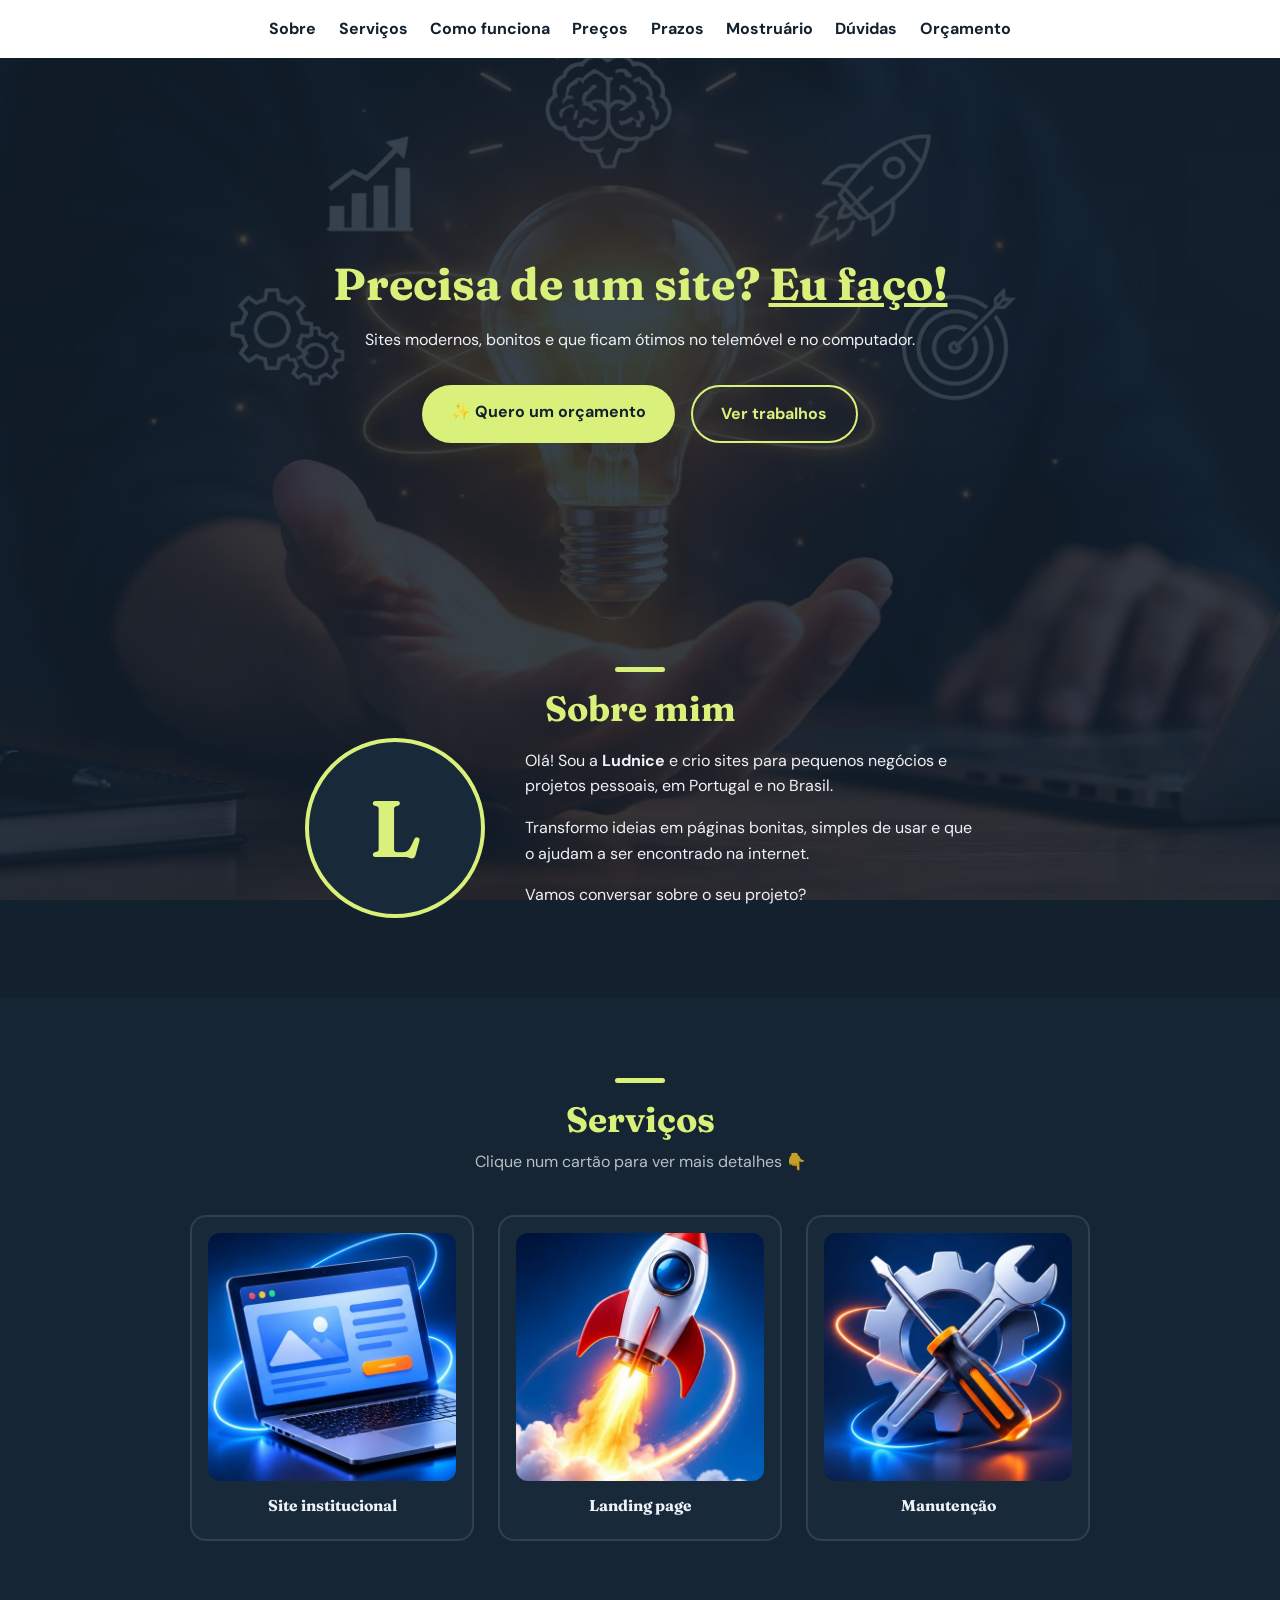
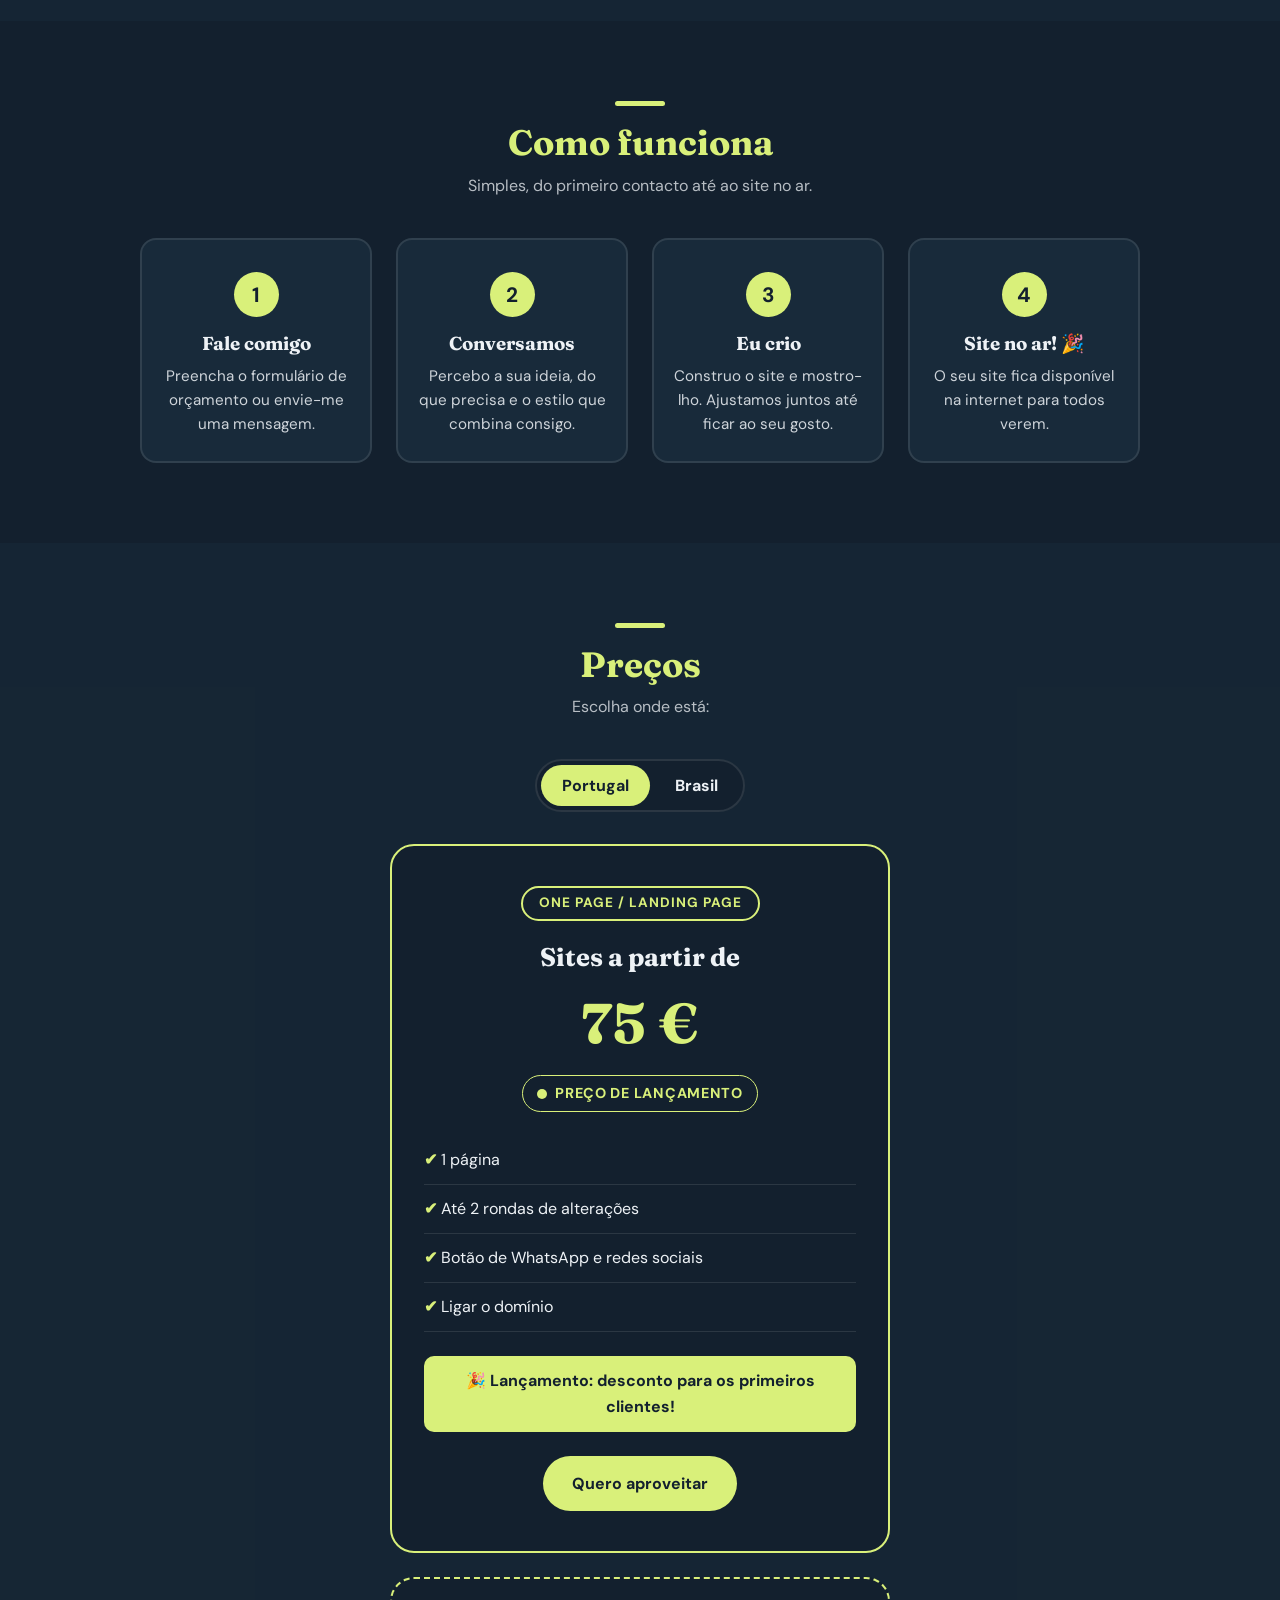
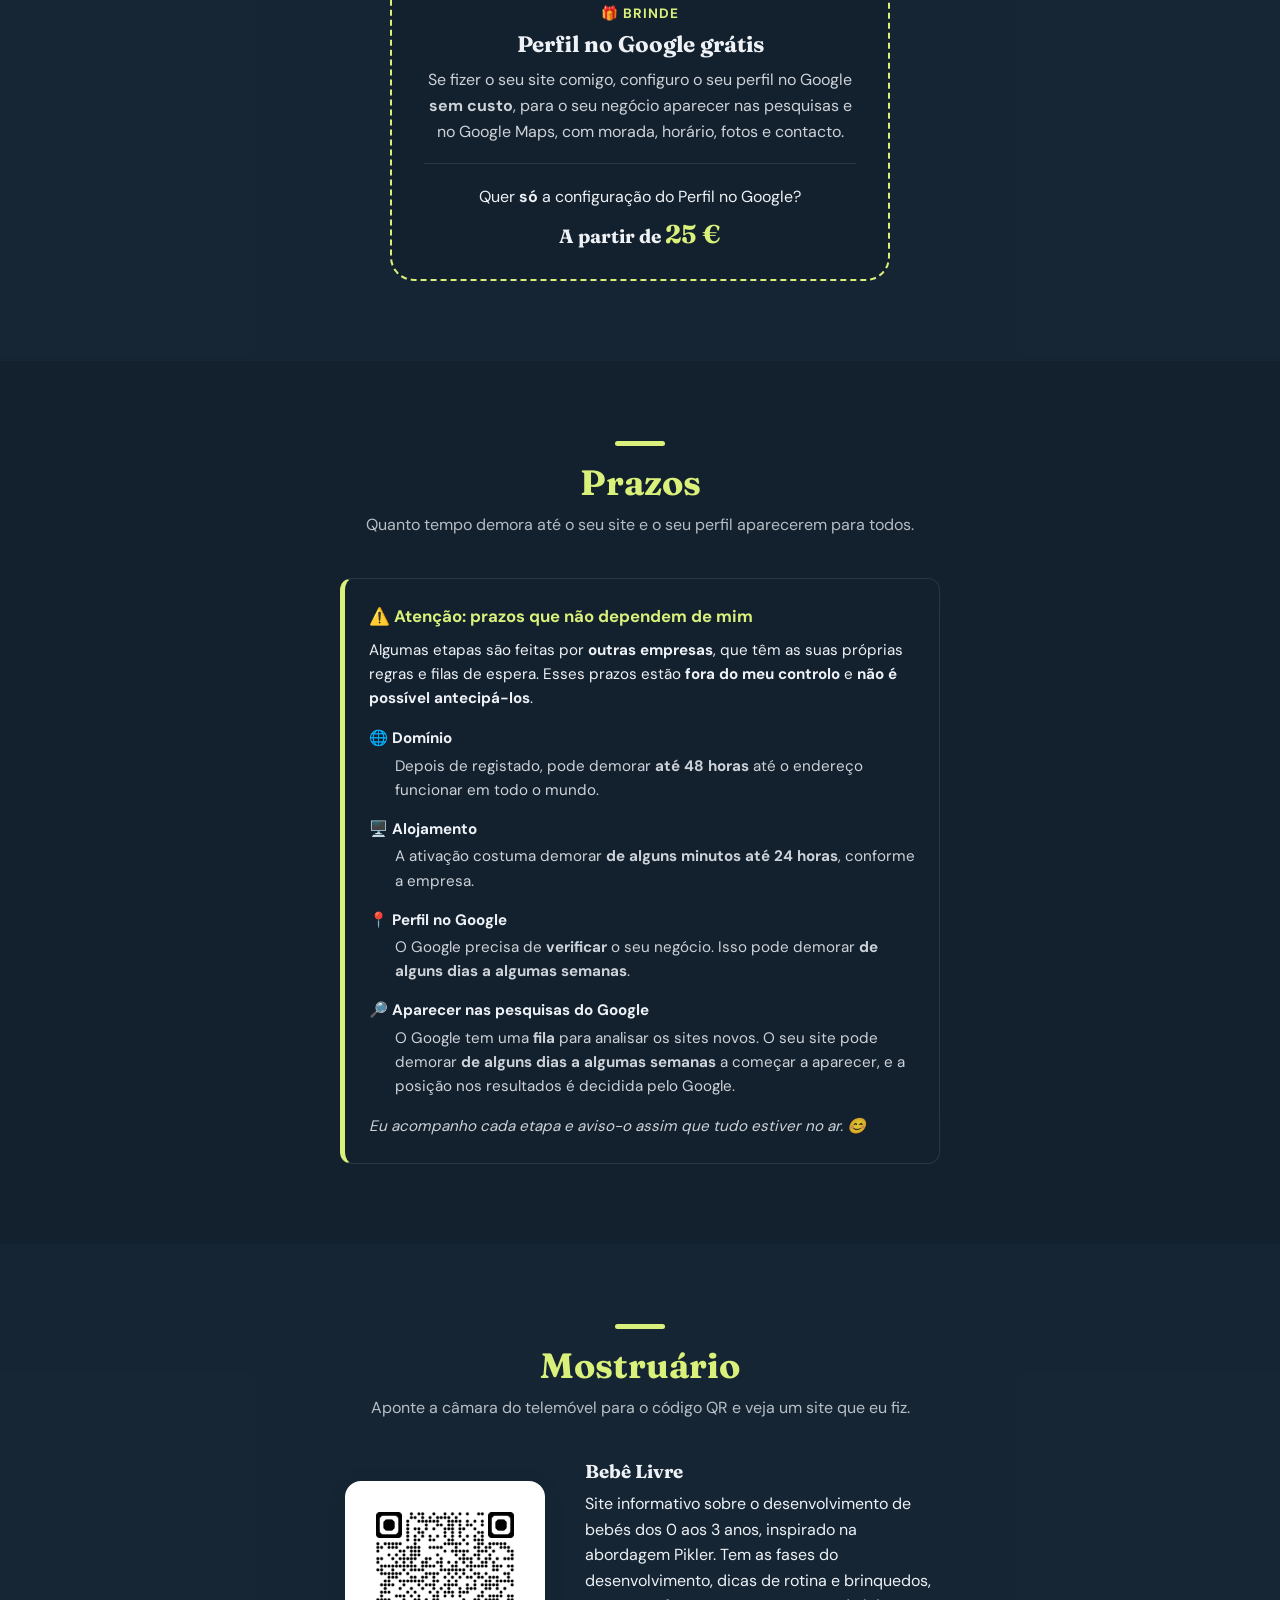
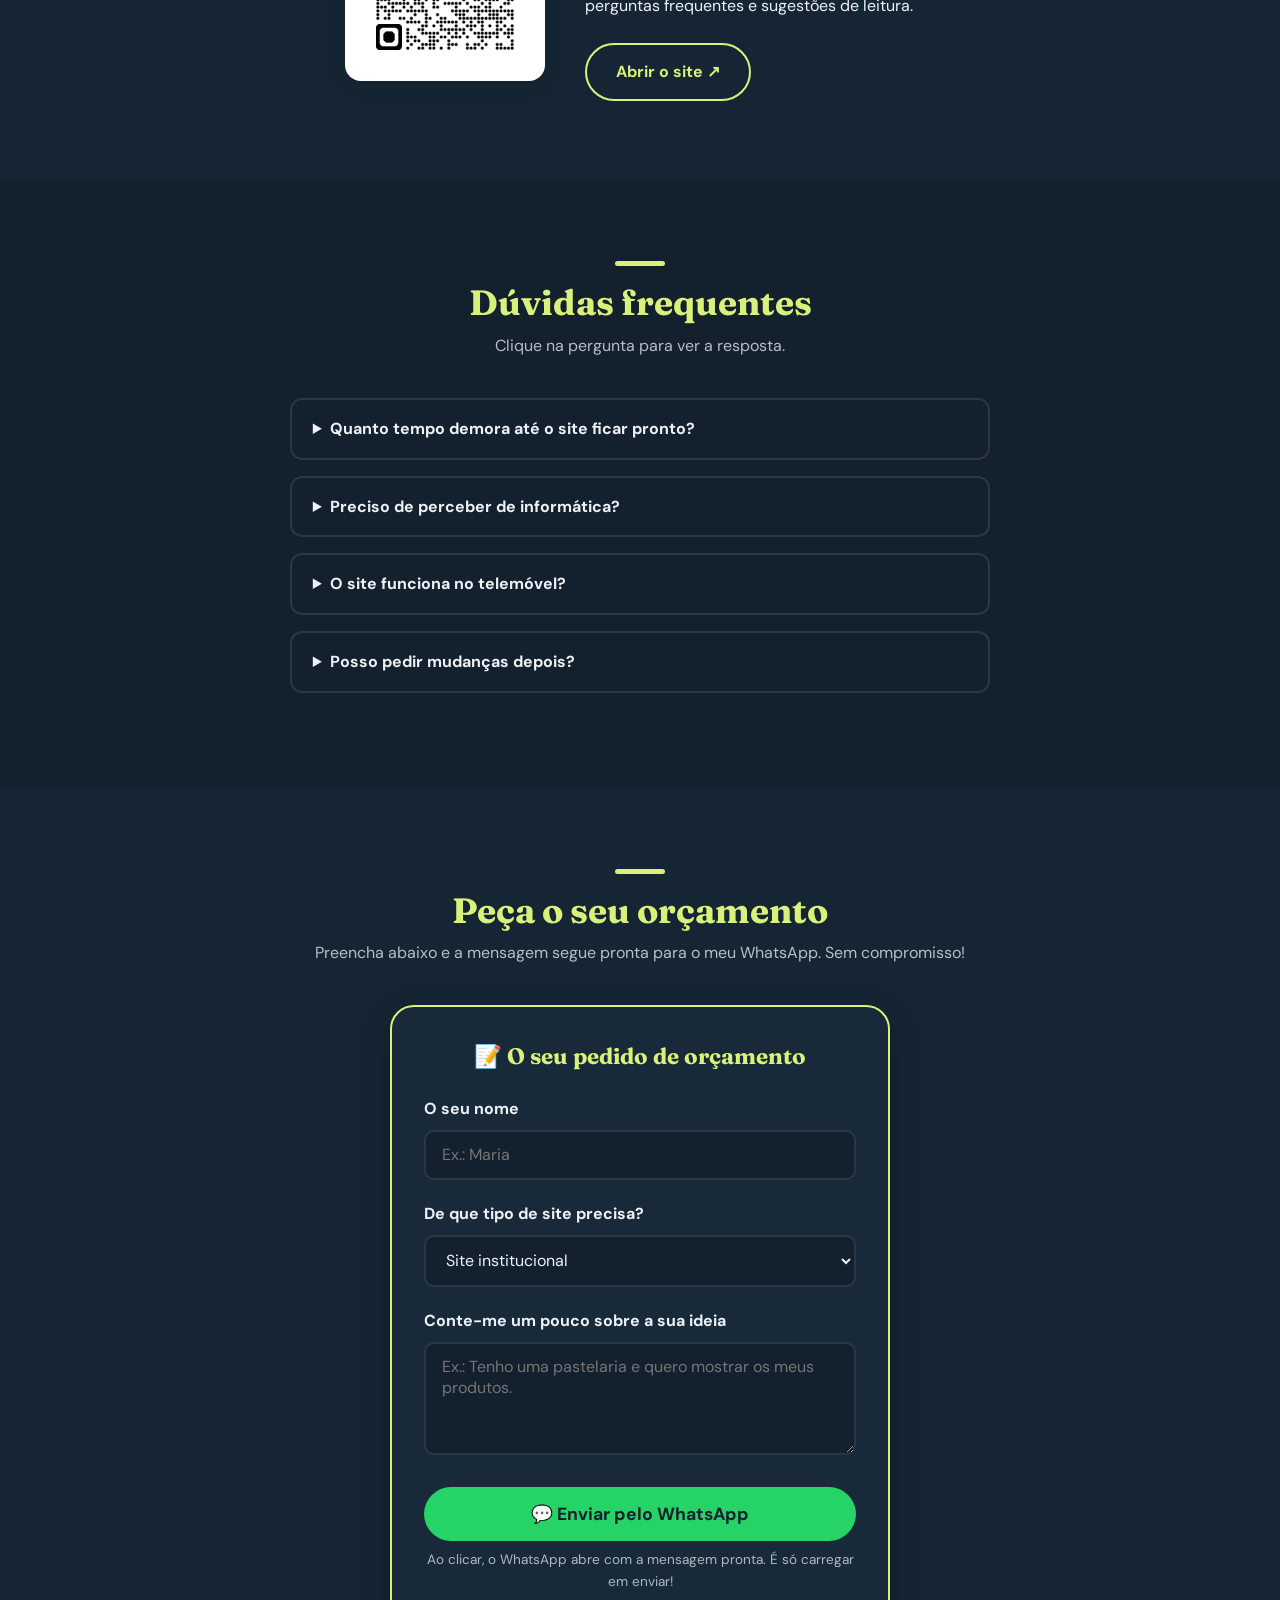
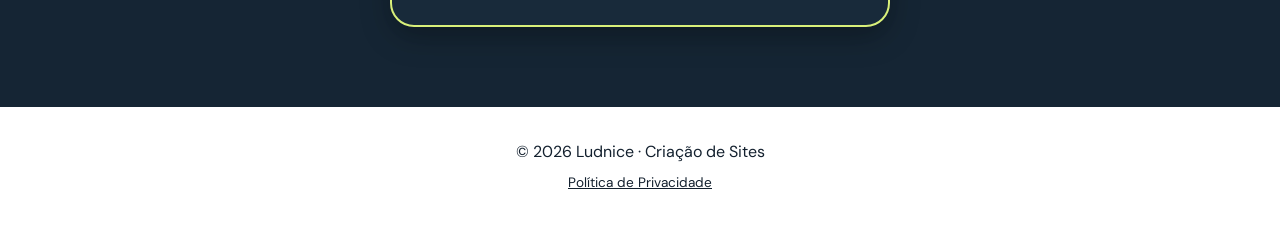
==== commit b42e6d09: "tirei as siglas dos botoes" ====
--- a/index.html
+++ b/index.html
@@ -152,8 +152,8 @@
     <!-- BOTÕES DE PAÍS: o script.js troca os preços quando um deles é clicado.
          "data-pais" guarda qual país cada botão representa -->
     <div class="escolha-pais">
-      <button class="botao-pais ativo" data-pais="pt">🇵🇹 Portugal</button>
-      <button class="botao-pais" data-pais="br">🇧🇷 Brasil</button>
+      <button class="botao-pais ativo" data-pais="pt">Portugal</button>
+      <button class="botao-pais" data-pais="br">Brasil</button>
     </div>
 
     <!-- COMO FUNCIONA A TROCA:
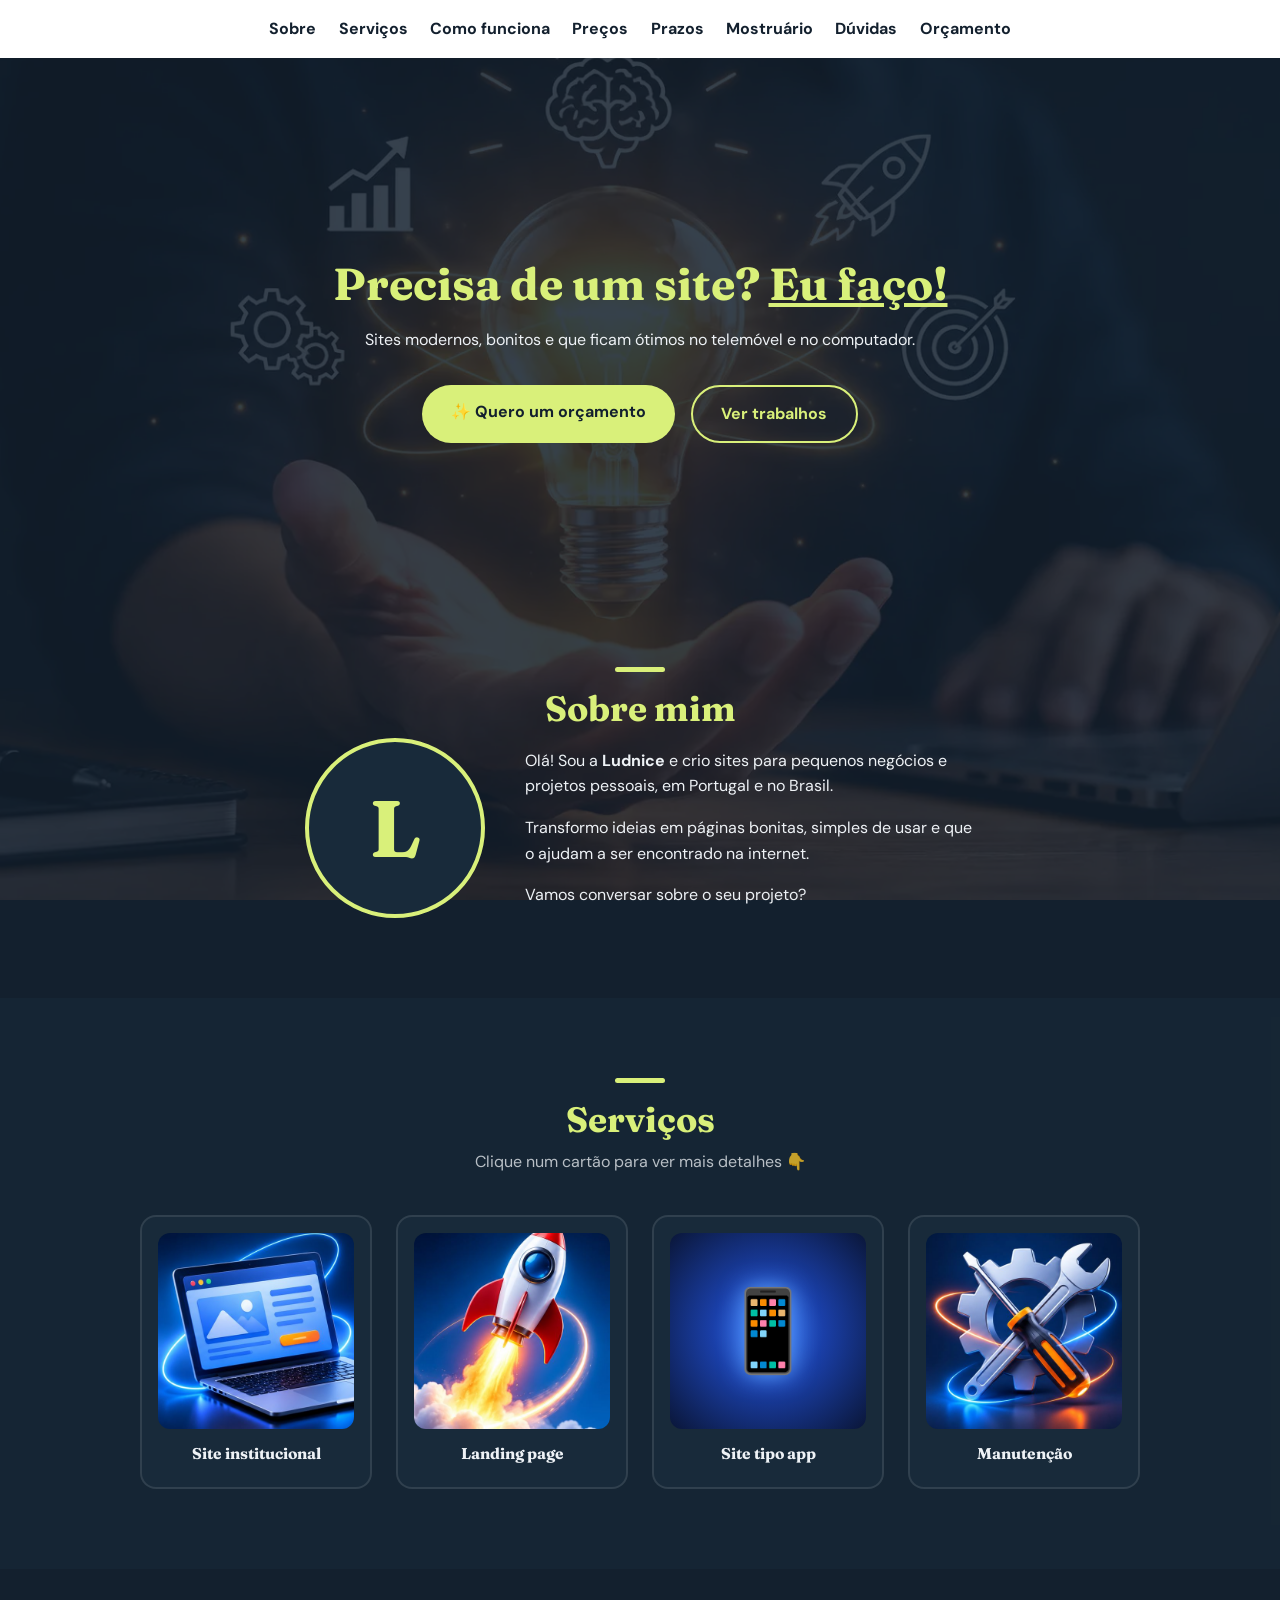
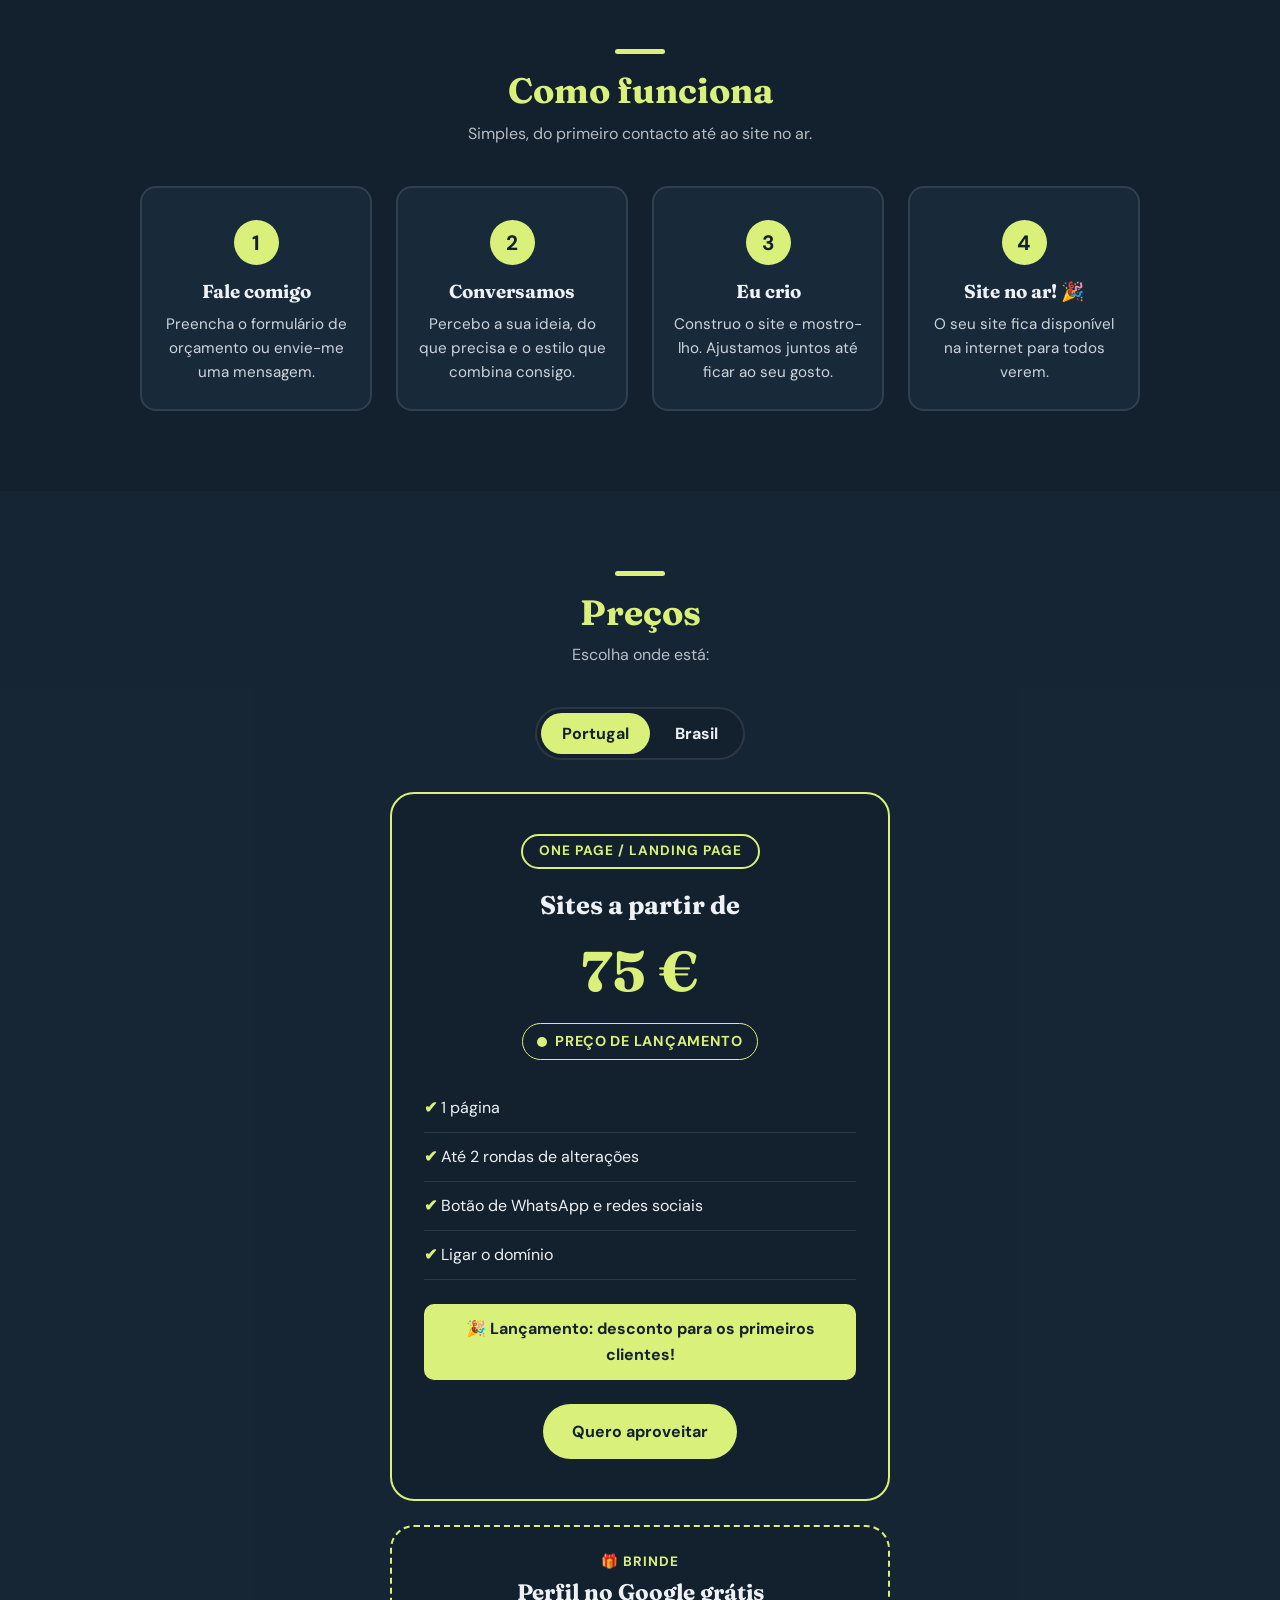
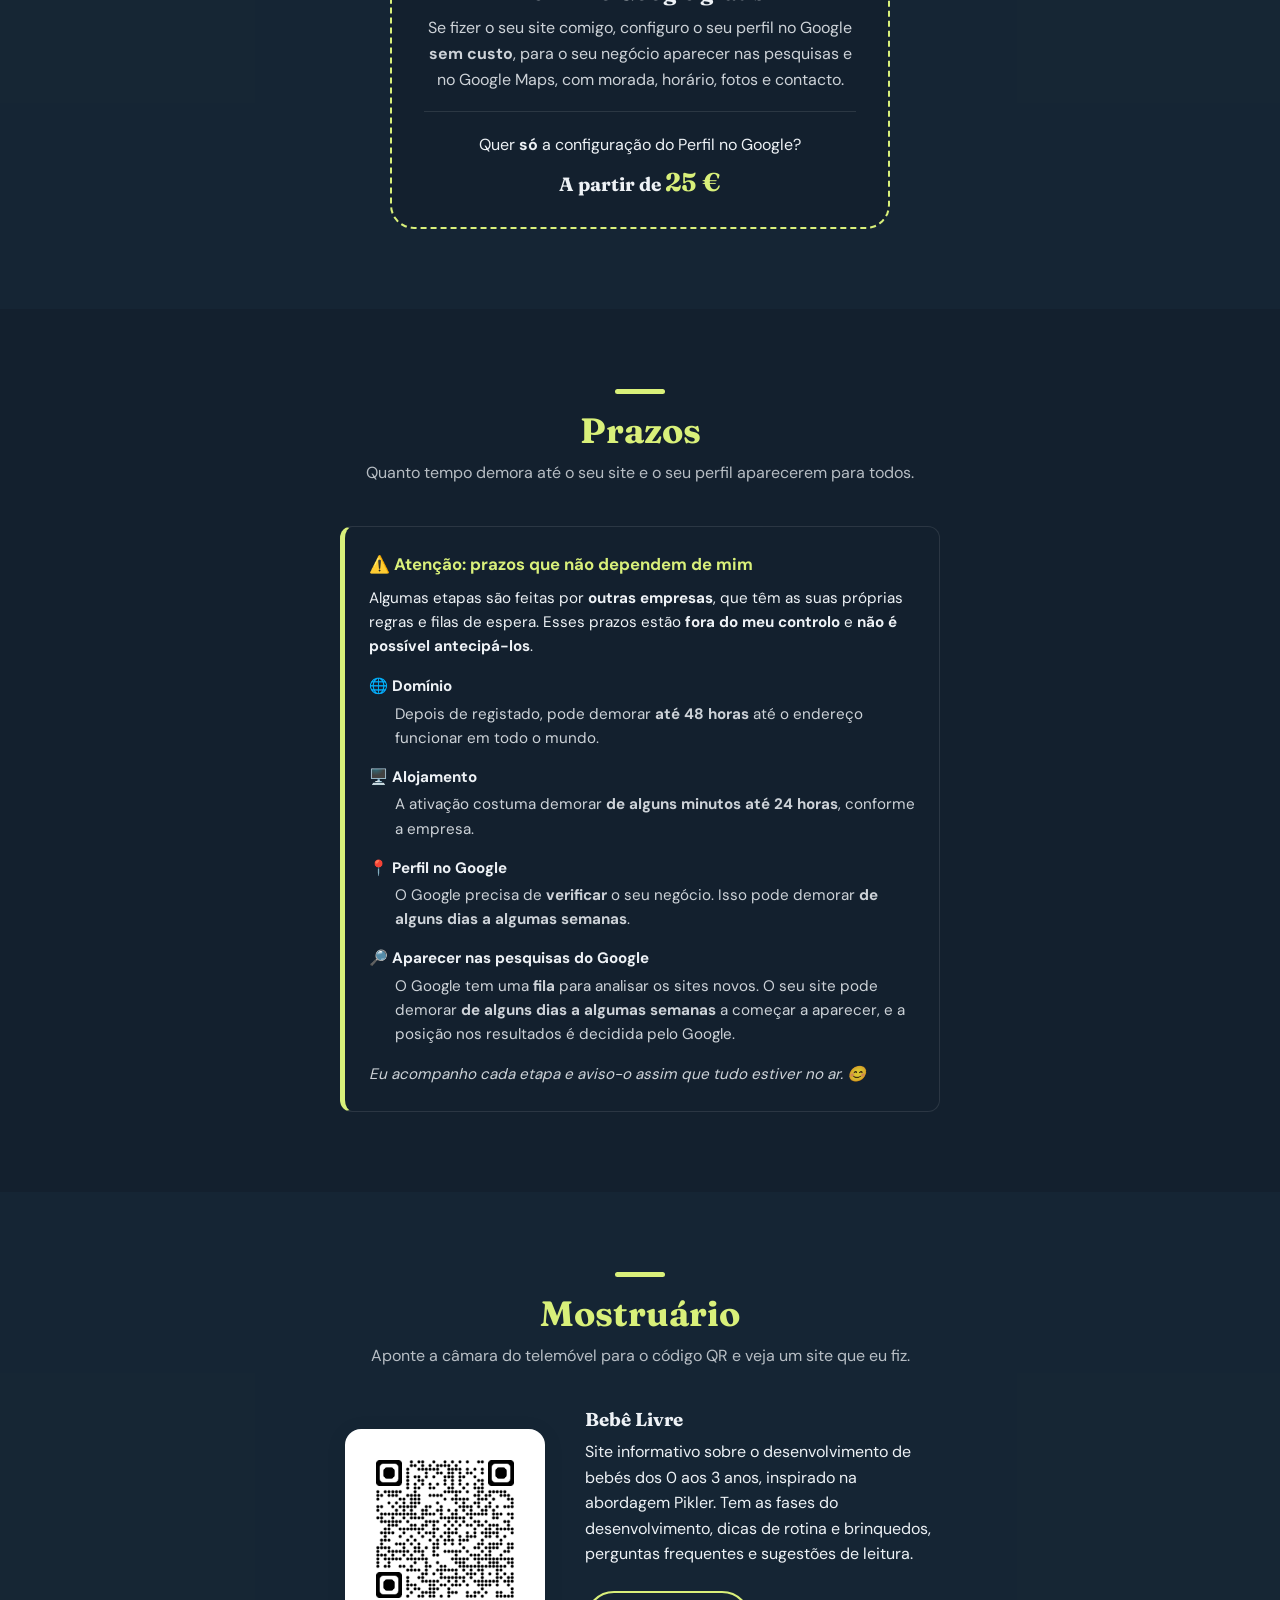
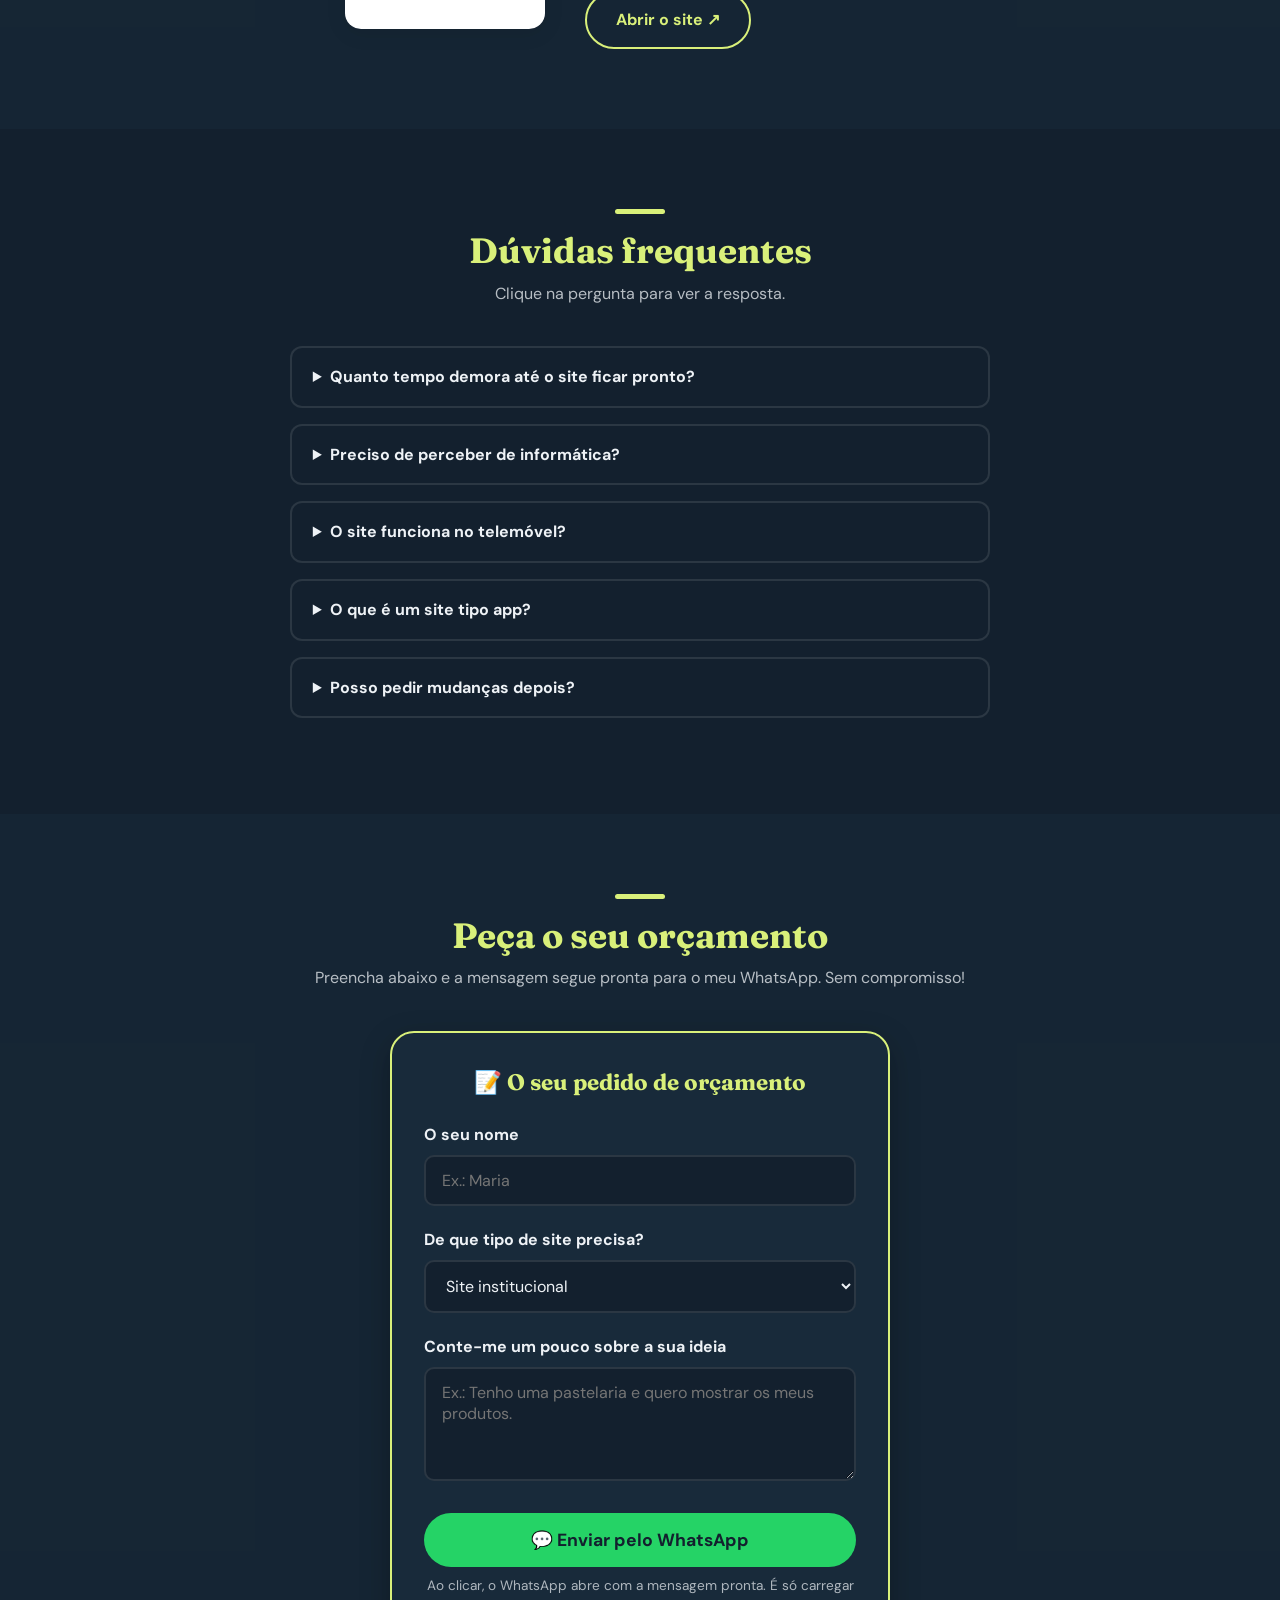
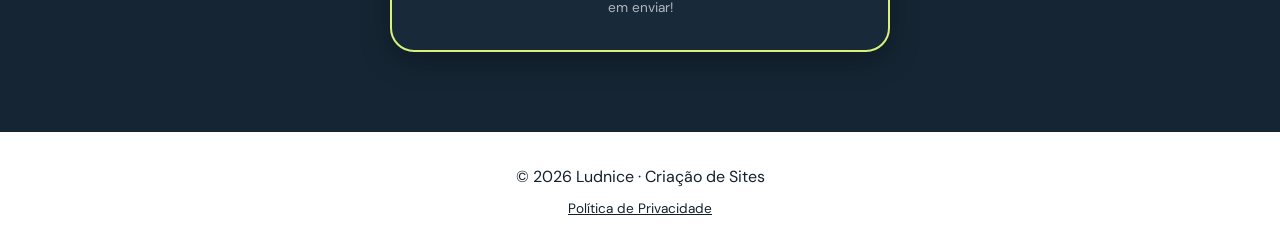
==== commit 02c71220: "Adicionei o serviço Site tipo app (PWA)" ====
--- a/index.html
+++ b/index.html
@@ -5,19 +5,19 @@
   <!-- "head" guarda informações sobre a página que não aparecem na tela -->
   <meta charset="UTF-8"> <!-- permite acentos (á, ç, ã...) -->
   <meta name="viewport" content="width=device-width, initial-scale=1.0"> <!-- deixa o site certinho no celular -->
-  <title>Ludnice | Criação de Sites</title> <!-- texto que aparece na aba do navegador -->
+  <title>Ludnice | Criação de Sites em Portugal e no Brasil</title> <!-- texto que aparece na aba do navegador -->
 
   <!-- Descrição do site: aparece no Google, embaixo do título -->
-  <meta name="description" content="Criação de sites bonitos, modernos e que funcionam no telemóvel e no computador. Sites a partir de 75 €.">
+  <meta name="description" content="Criação de sites em Portugal e no Brasil: bonitos, modernos e que funcionam no telemóvel e no computador. Preços e condições especiais.">
 
   <!-- PRÉVIA AO COMPARTILHAR (WhatsApp, Facebook...): título, texto e imagem do "cartãozinho" -->
   <meta property="og:title" content="Precisa de um site? Eu faço! | Ludnice">
-  <meta property="og:description" content="Sites bonitos, modernos e que funcionam no telemóvel e no computador. A partir de 75 €.">
+  <meta property="og:description" content="Sites bonitos, modernos e que funcionam no telemóvel e no computador. Preços e condições especiais.">
   <meta property="og:type" content="website">
-  <!-- A imagem da prévia precisa do ENDEREÇO COMPLETO do site. Quando o site estiver no ar,
-       tire os sinais de comentário da linha abaixo e troque pelo seu endereço:
-  <meta property="og:image" content="https://SEU-ENDERECO/previa.jpg">
-  -->
+  <!-- A imagem da prévia precisa do ENDEREÇO COMPLETO (com https://), senão o WhatsApp não a encontra -->
+  <meta property="og:image" content="https://ludnice.pt/previa.jpg">
+  <meta property="og:url" content="https://ludnice.pt/"> <!-- endereço oficial do site -->
+  <meta property="og:locale" content="pt_PT"> <!-- avisa que a página está em português de Portugal -->
 
   <!-- Ícone que aparece na aba do navegador (favicon) -->
   <link rel="icon" href="favicon.svg" type="image/svg+xml">
@@ -106,6 +106,17 @@
         <p class="detalhe">Uma página só, feita para o cliente agir: falar consigo no WhatsApp ou comprar.</p>
       </button>
 
+      <!-- NOVO SERVIÇO: site tipo app (PWA = "Progressive Web App").
+           Ainda não há foto para este cartão, por isso usamos um quadrado com um emoji.
+           Quando tiver uma imagem (ex.: "imagens/servico-app.jpg"), troque a <div> abaixo por:
+           <img src="imagens/servico-app.jpg" alt="Telemóvel com um app aberto" class="cartao-imagem"> -->
+      <button class="cartao">
+        <div class="cartao-imagem cartao-icone" aria-hidden="true">📱</div>
+        <h3>Site tipo app</h3>
+        <p class="detalhe">Um site que o cliente instala no telemóvel como uma app: ganha um ícone no ecrã inicial, abre em ecrã inteiro e funciona mesmo com a internet fraca. Sem precisar de lojas de apps.</p>
+      </button>
+
+      <!-- Manutenção fica sempre em ÚLTIMO lugar -->
       <button class="cartao">
         <img src="imagens/servico-manutencao.jpg" alt="Ferramentas e engrenagem" class="cartao-imagem">
         <h3>Manutenção</h3>
@@ -269,6 +280,12 @@
         <p>Sim. Todos os sites são feitos para funcionar bem no telemóvel, no tablet e no computador.</p>
       </details>
 
+      <!-- Pergunta nova: explica o serviço "Site tipo app" -->
+      <details>
+        <summary>O que é um site tipo app?</summary>
+        <p>É um site que se pode instalar no telemóvel, como se fosse uma app (o nome técnico é PWA). Fica com um ícone no ecrã inicial, abre sem a barra do navegador e carrega mais depressa. Não precisa de estar na Play Store nem na App Store.</p>
+      </details>
+
       <details>
         <summary>Posso pedir mudanças depois?</summary>
         <p>Pode. Durante a criação fazemos os ajustes juntos, e depois também ofereço o serviço de manutenção.</p>
@@ -295,6 +312,7 @@
       <select id="campo-tipo">
         <option>Site institucional</option>
         <option>Landing page</option>
+        <option>Site tipo app (PWA)</option> <!-- nova opção para o serviço de site tipo app -->
         <option>Manutenção de site</option>
         <option>Só a configuração do Perfil no Google</option>
         <option>Ainda não sei</option>
--- a/style.css
+++ b/style.css
@@ -244,11 +244,19 @@
    ========================================================= */
 .cartoes {
   display: grid;
-  /* cria colunas automáticas: cada uma com no mínimo 220px */
-  grid-template-columns: repeat(auto-fit, minmax(220px, 1fr));
+  /* No computador: 4 colunas do mesmo tamanho ("1fr" = uma parte igual do espaço) */
+  grid-template-columns: repeat(4, 1fr);
   gap: 1.5rem;
-  max-width: 900px;
+  max-width: 1000px;     /* largura suficiente para 4 cartões lado a lado no computador */
   margin: 0 auto;        /* centraliza na página */
+}
+
+/* Em ecrãs médios (tablet, até 900px de largura): 2 colunas, ou seja, 2 cartões em cima e 2 embaixo.
+   Assim nenhum cartão fica sozinho numa linha */
+@media (max-width: 900px) {
+  .cartoes {
+    grid-template-columns: repeat(2, 1fr);
+  }
 }
 
 .cartao {
@@ -274,6 +282,22 @@
   border-radius: 12px;      /* cantos arredondados */
   margin-bottom: 1rem;      /* espaço entre a imagem e o título */
   display: block;
+}
+
+/* Cartão SEM foto: um quadrado colorido com um emoji grande no meio.
+   Ele usa também a classe "cartao-imagem", então herda o tamanho e os cantos arredondados */
+.cartao-icone {
+  display: flex;               /* "flex" ajuda a centralizar o que está dentro */
+  align-items: center;         /* centraliza o emoji na vertical */
+  justify-content: center;     /* centraliza o emoji na horizontal */
+  font-size: 5rem;             /* emoji bem grande */
+  /* Fundo azul que imita as outras imagens:
+     "radial-gradient" = degradê em CÍRCULO, que começa no centro e vai para as bordas.
+     Centro azul-claro brilhante -> azul médio -> azul-marinho bem escuro nos cantos */
+  background: radial-gradient(circle at center, #3b7bff 0%, #1a3fa8 40%, #0a1638 100%);
+  /* Brilho azul à volta do emoji, como a luz das outras imagens.
+     Os números são: deslocamento para o lado, para baixo, tamanho do brilho, cor */
+  text-shadow: 0 0 25px #5aa0ff;
 }
 
 /* O texto de detalhe começa ESCONDIDO... */
@@ -924,6 +948,16 @@
     aspect-ratio: 16 / 9;
   }
 
+  /* No telemóvel: 1 cartão por linha, ocupando a largura toda */
+  .cartoes {
+    grid-template-columns: 1fr;
+  }
+
+  /* O quadrado do emoji fica mais baixinho no telemóvel, então o emoji também diminui */
+  .cartao-icone {
+    font-size: 3.5rem;
+  }
+
   /* Caixinha do orçamento com menos espaço interno no celular */
   .formulario {
     padding: 1.5rem 1.2rem;
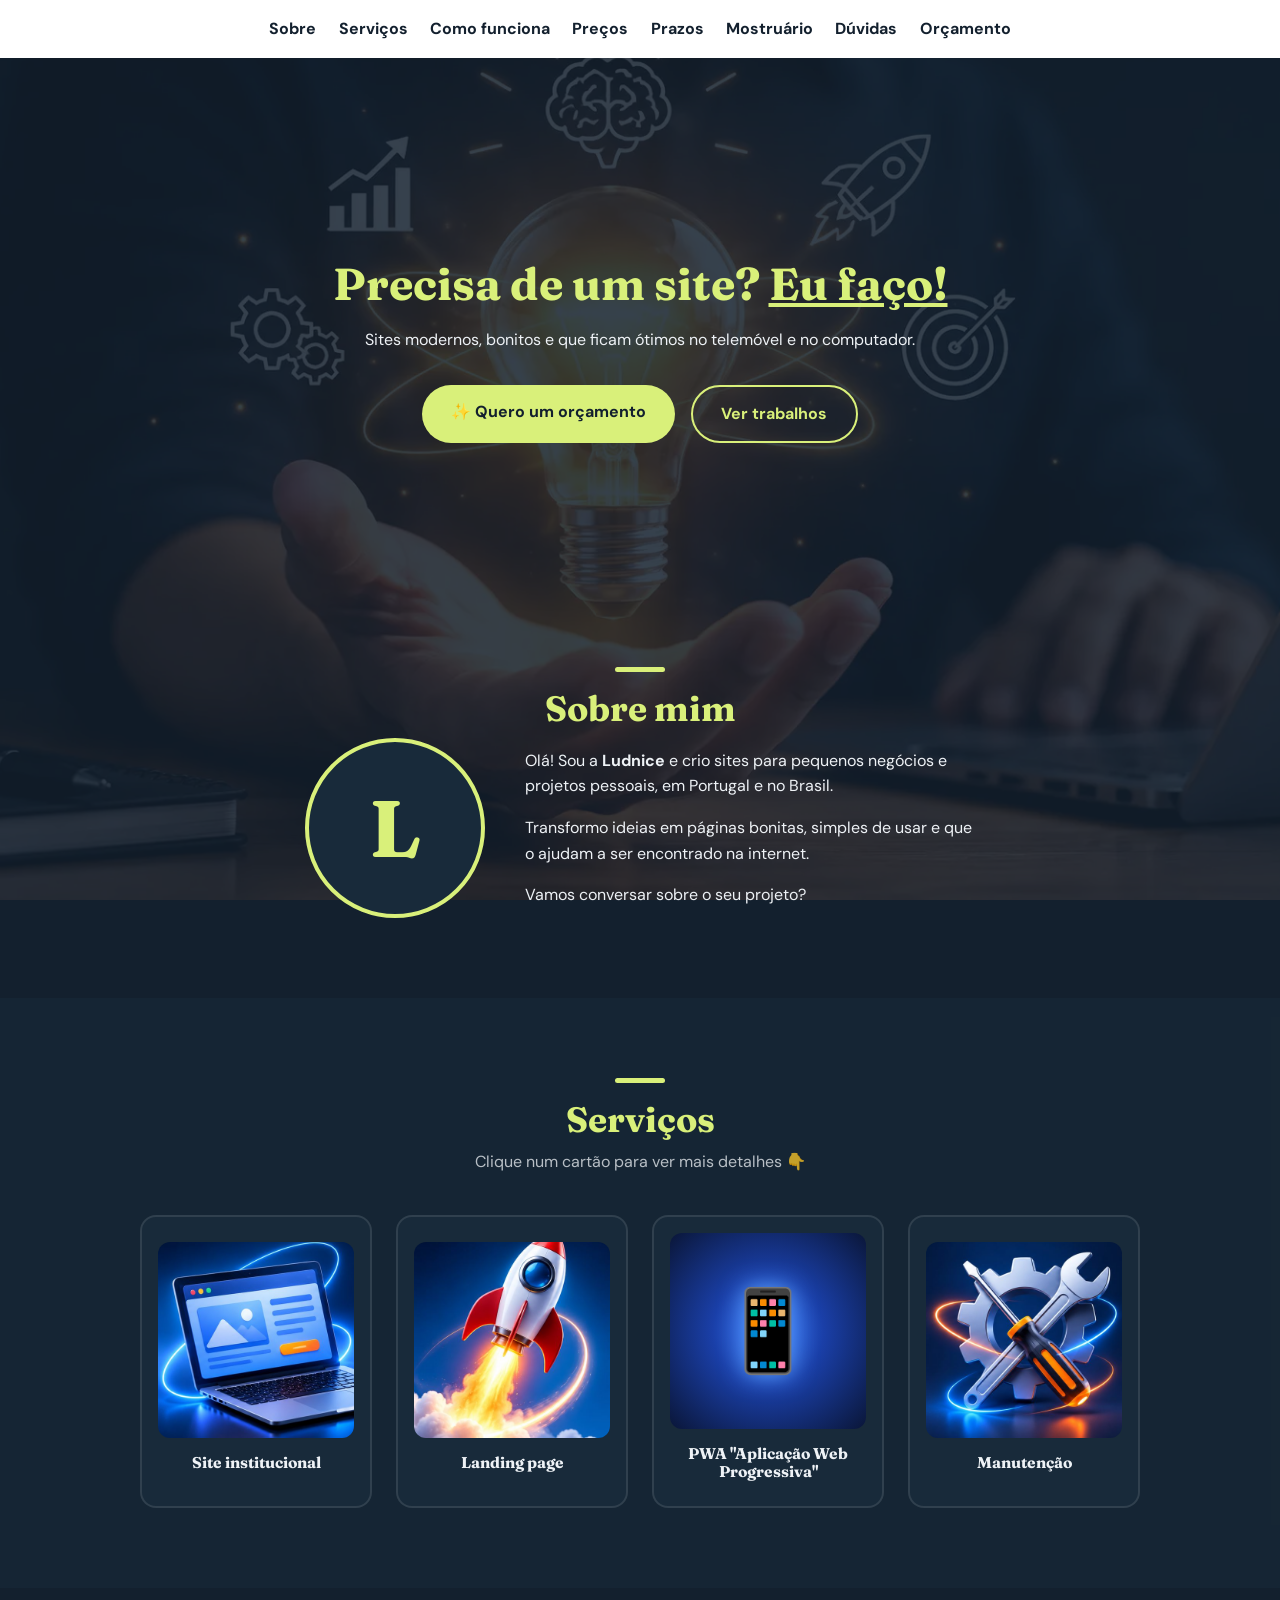
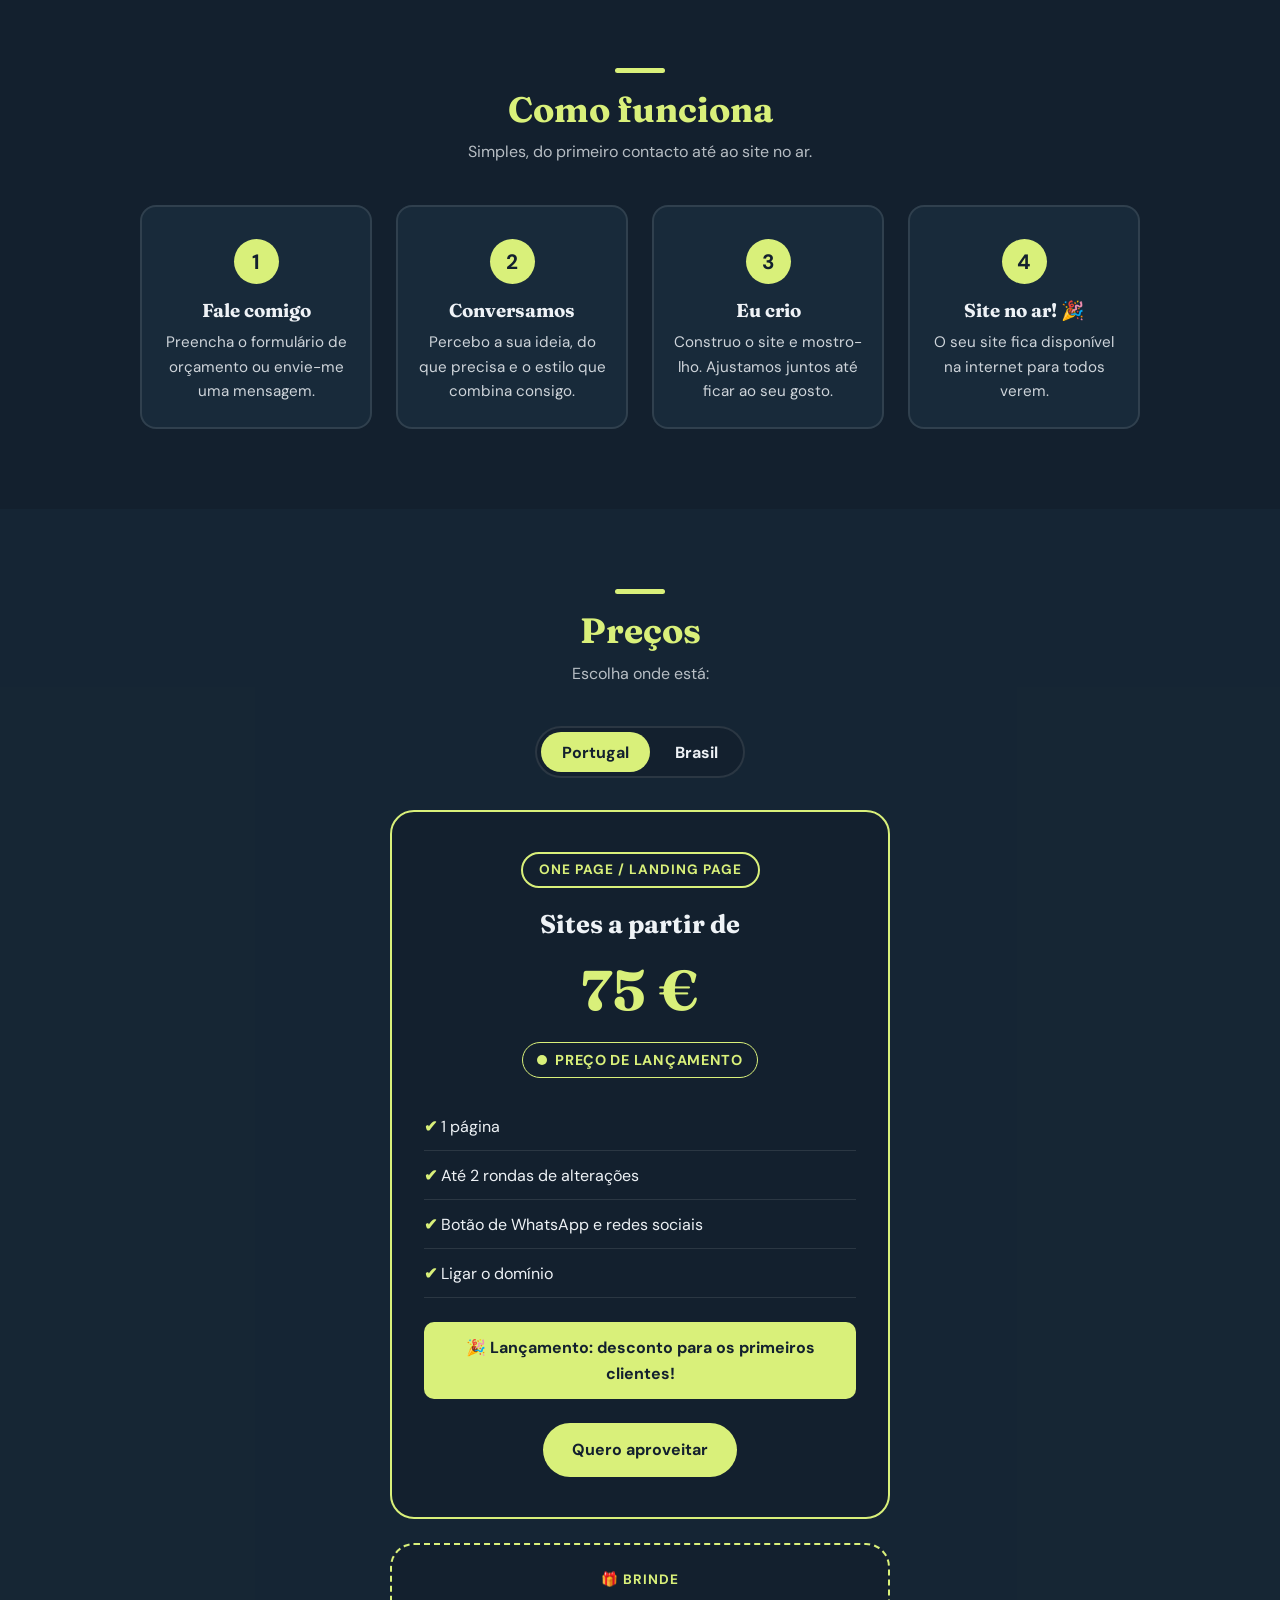
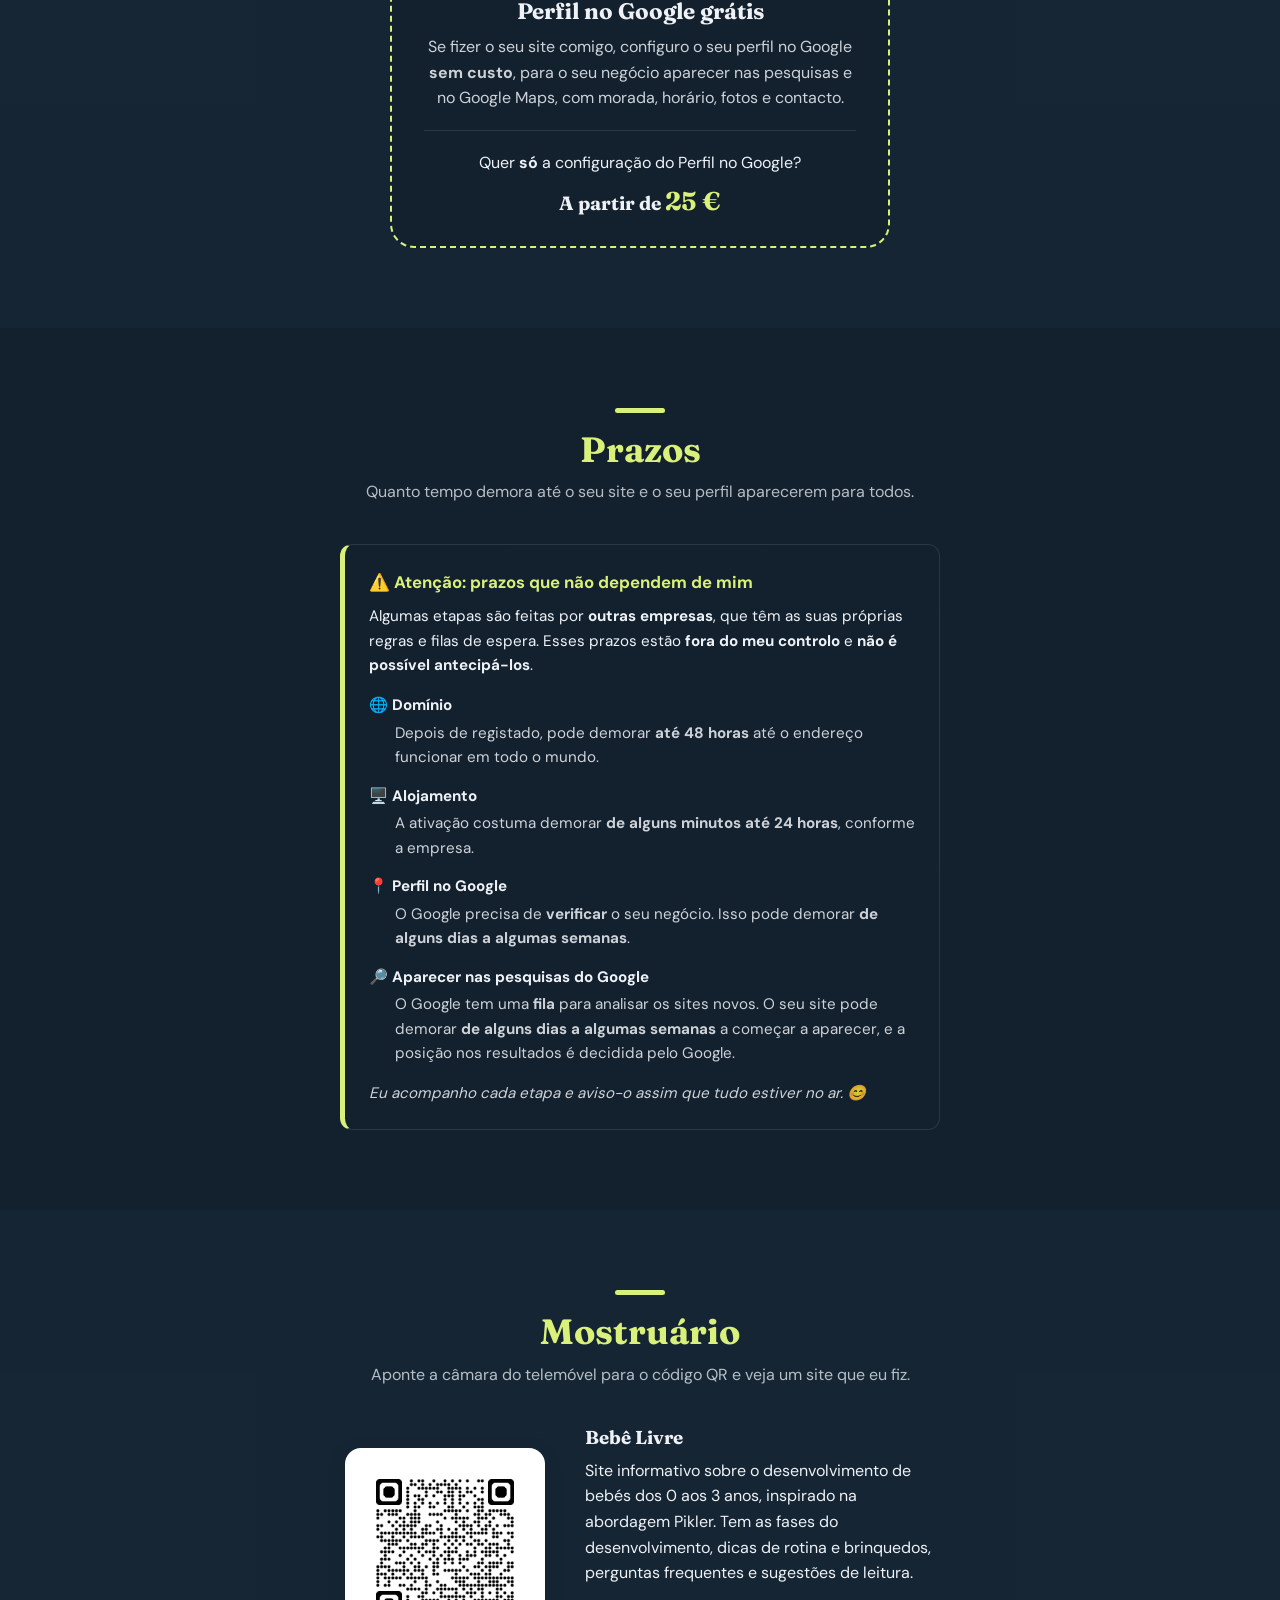
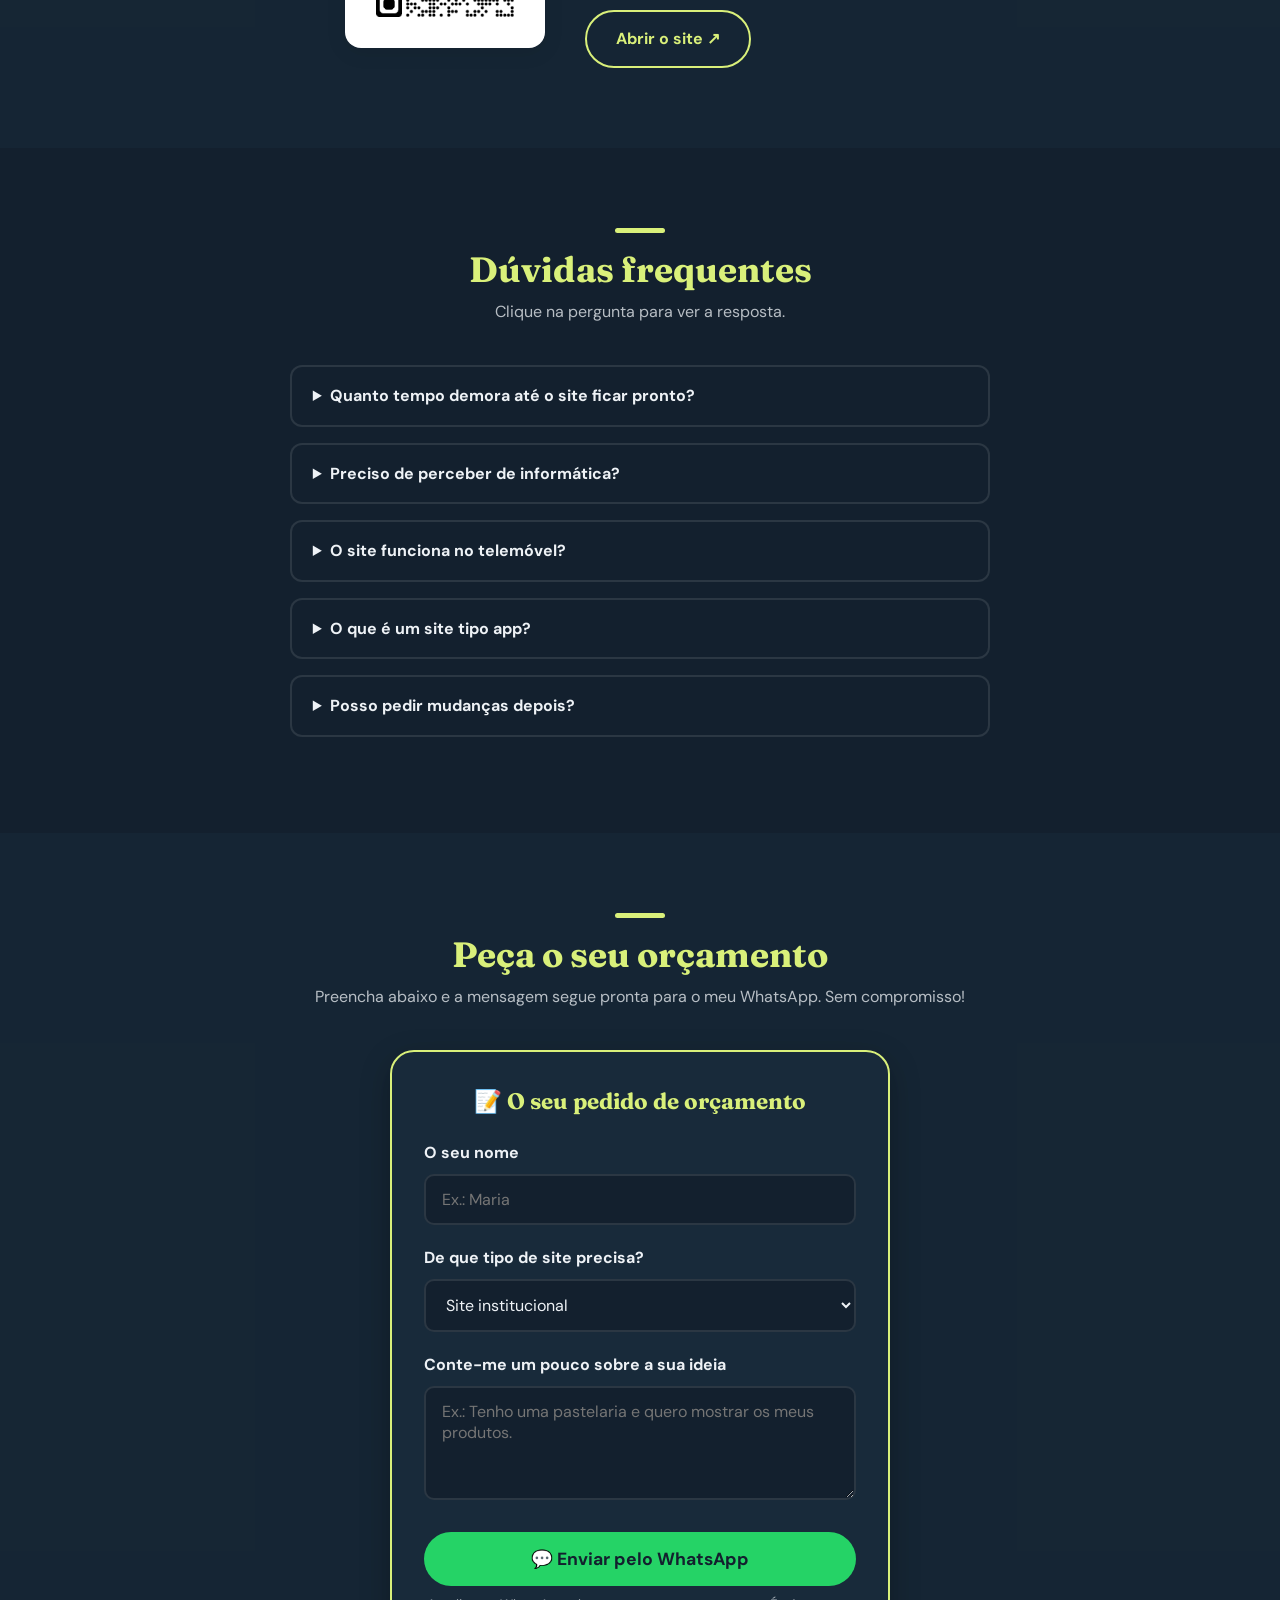
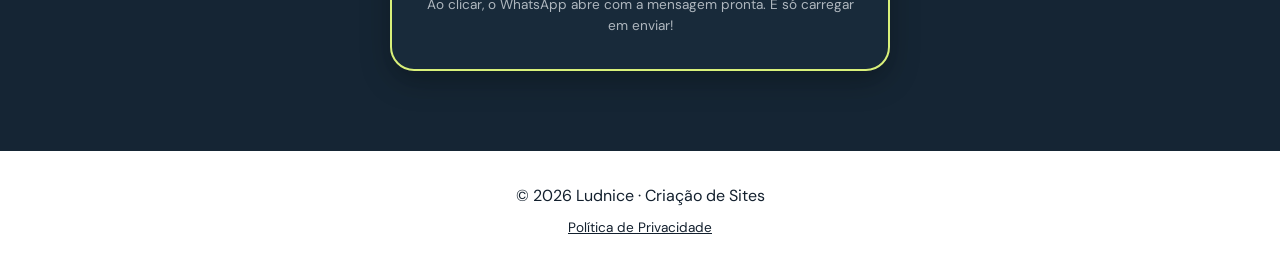
==== commit e2d44b1a: "Mudei o titulo do cartao para PWA" ====
--- a/index.html
+++ b/index.html
@@ -112,7 +112,7 @@
            <img src="imagens/servico-app.jpg" alt="Telemóvel com um app aberto" class="cartao-imagem"> -->
       <button class="cartao">
         <div class="cartao-imagem cartao-icone" aria-hidden="true">📱</div>
-        <h3>Site tipo app</h3>
+        <h3>PWA "Aplicação Web Progressiva"</h3>
         <p class="detalhe">Um site que o cliente instala no telemóvel como uma app: ganha um ícone no ecrã inicial, abre em ecrã inteiro e funciona mesmo com a internet fraca. Sem precisar de lojas de apps.</p>
       </button>
 
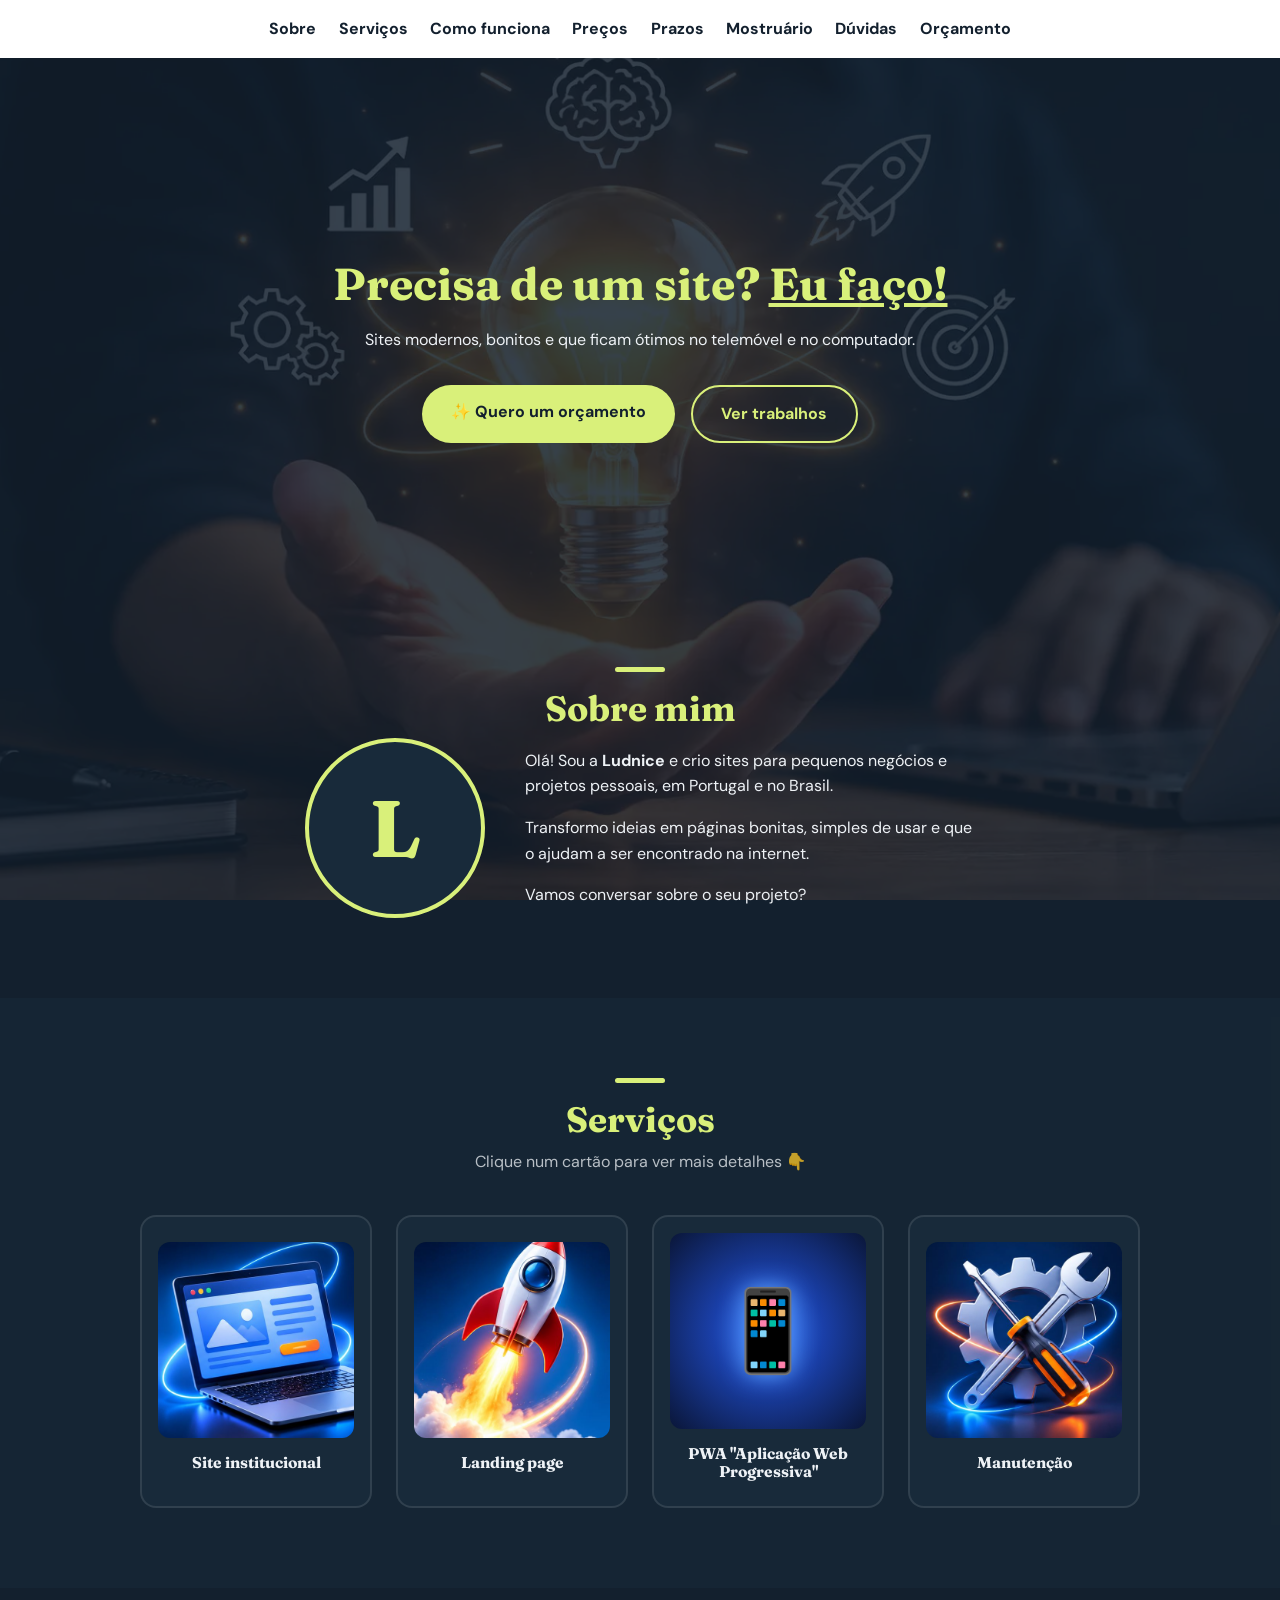
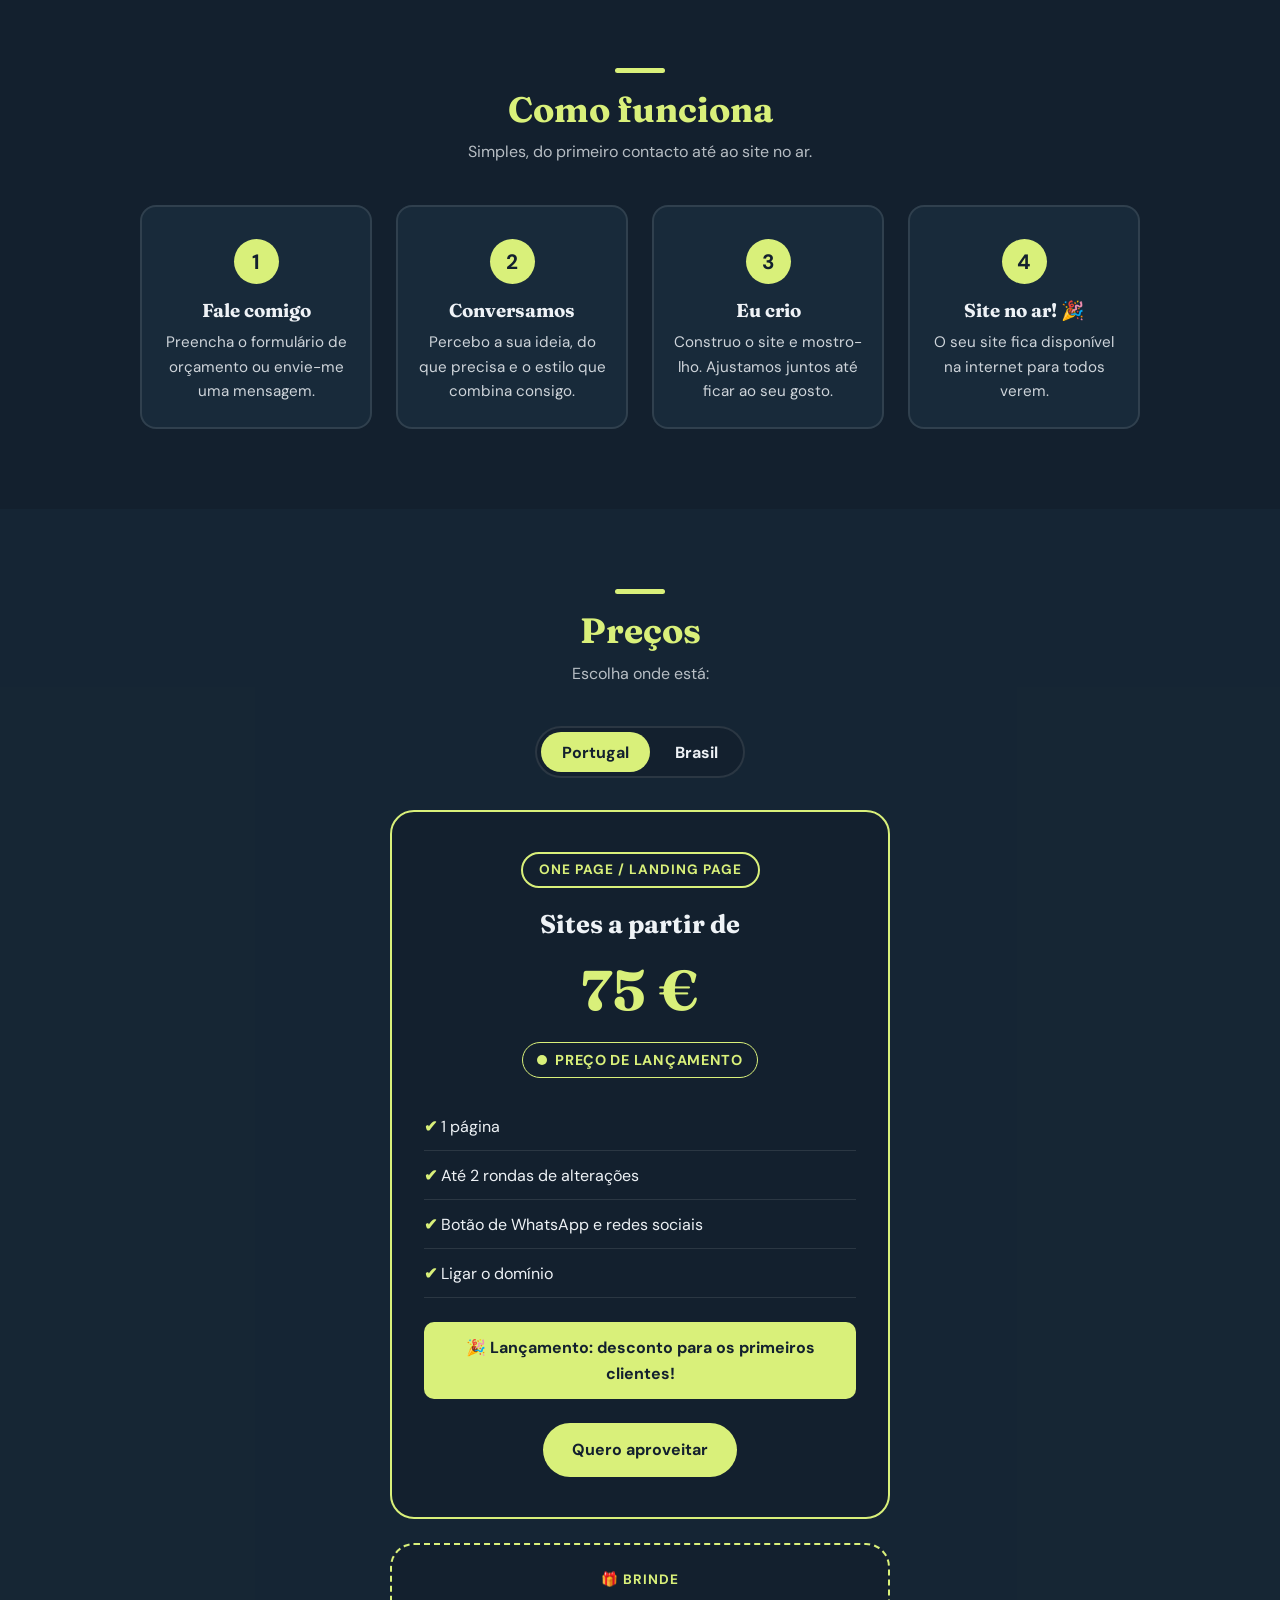
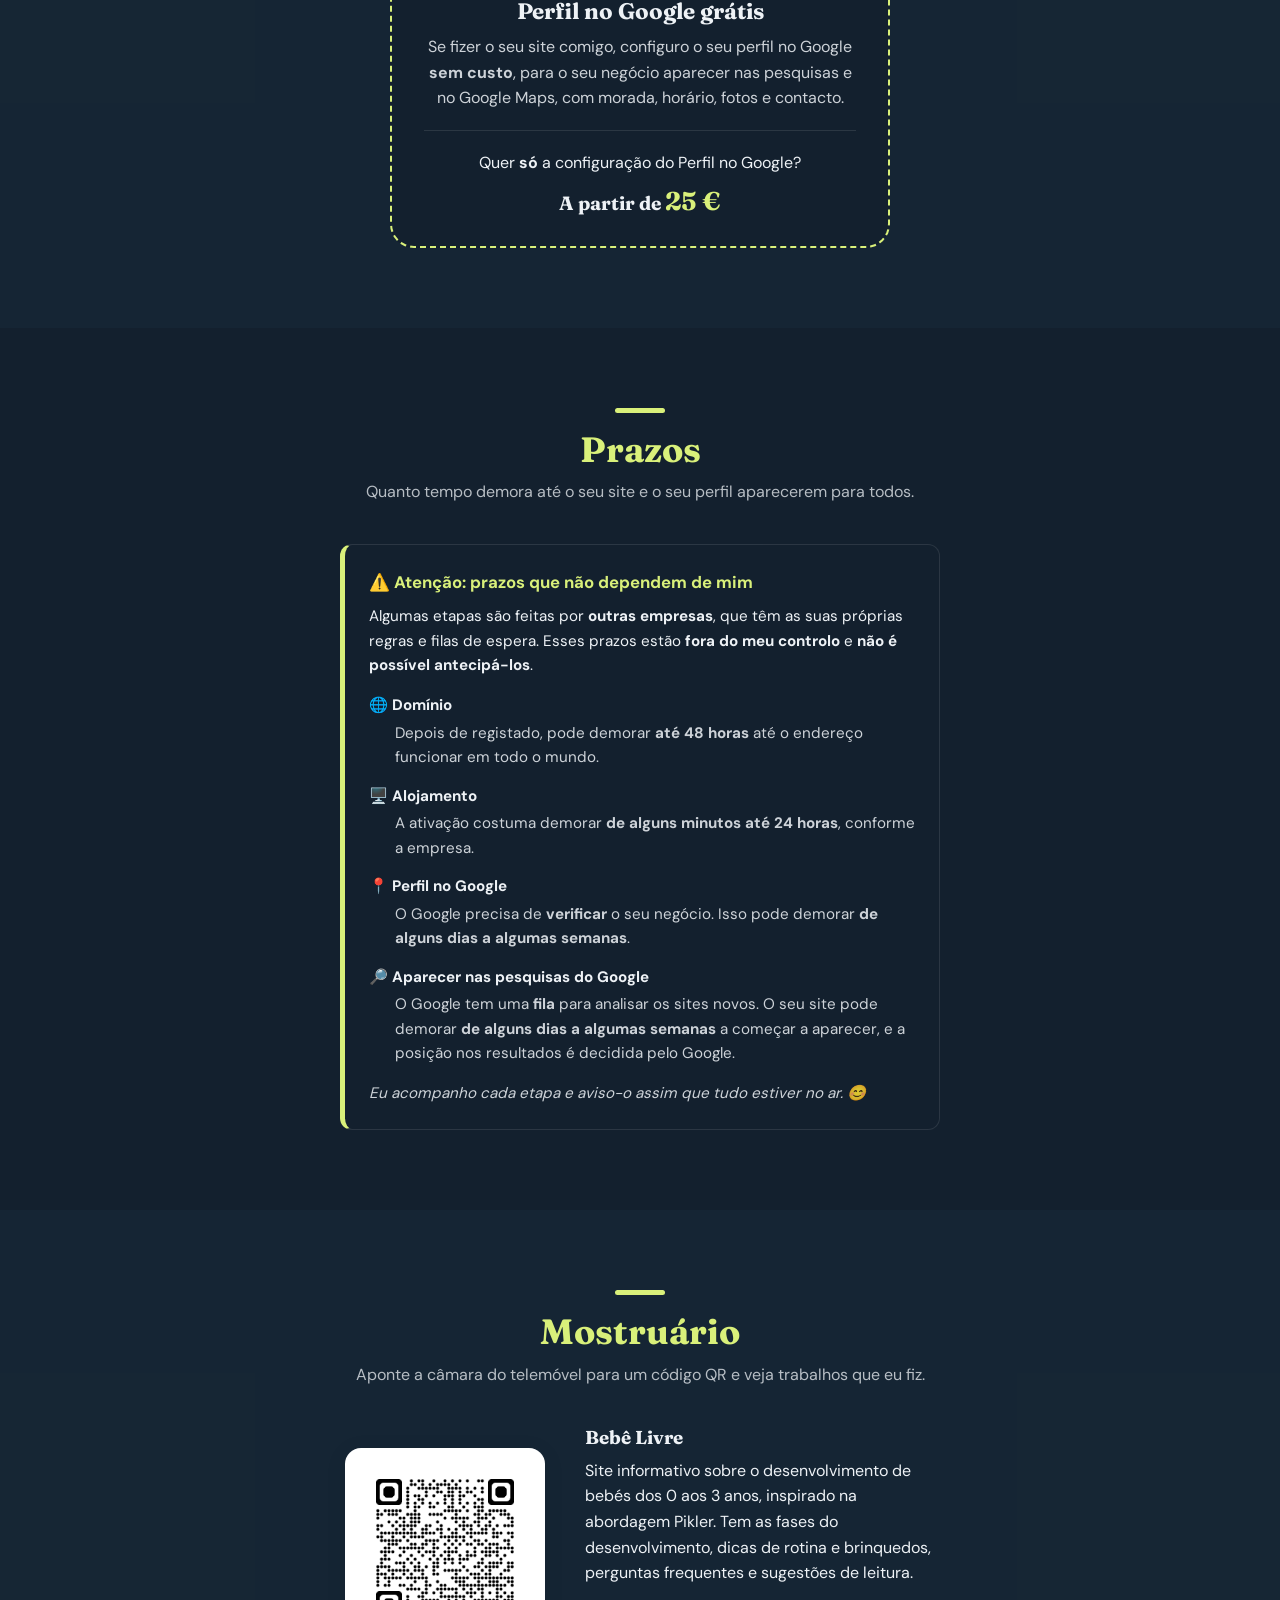
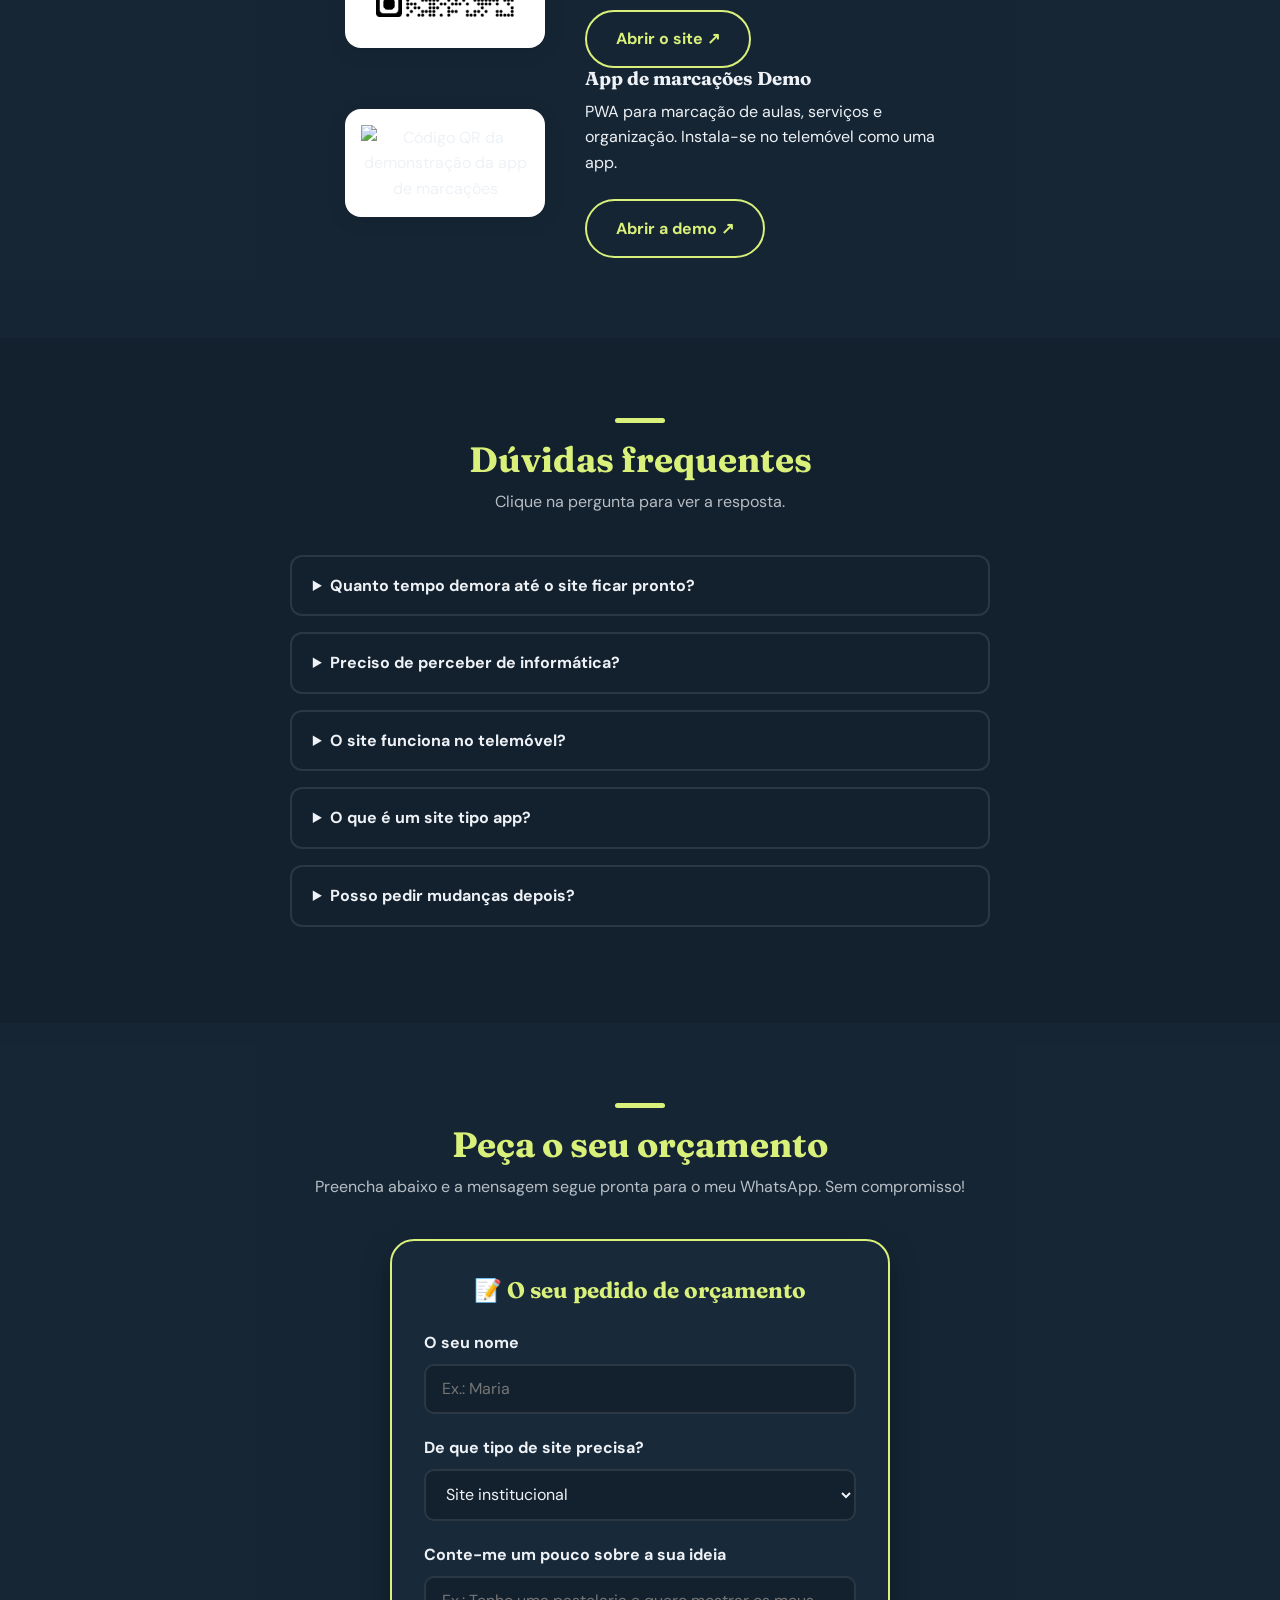
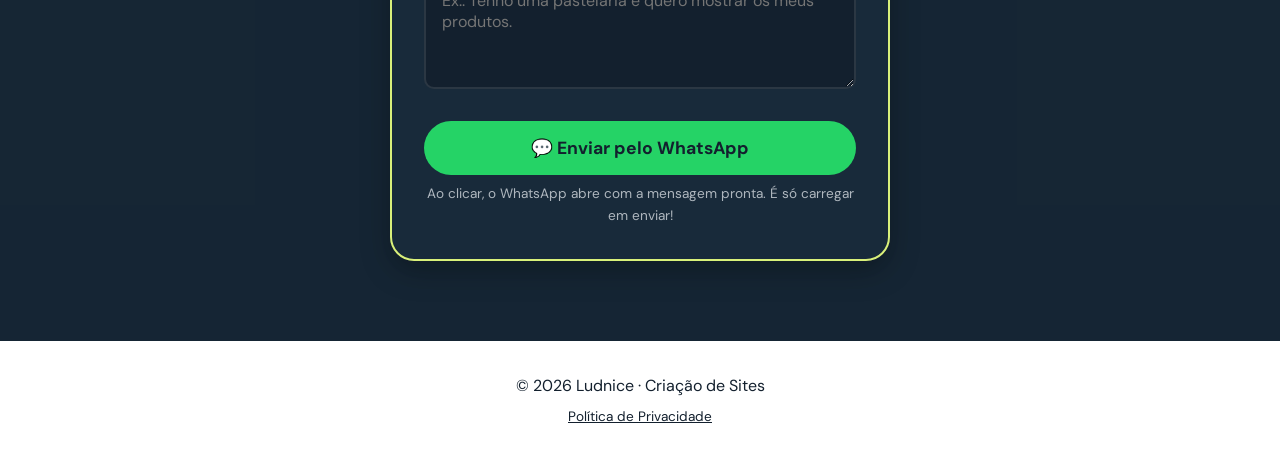
==== commit 2b807964: "adicionei o botao para abrir a demo" ====
--- a/index.html
+++ b/index.html
@@ -241,7 +241,7 @@
   <!-- ===== MOSTRUÁRIO: exemplo de trabalho com QR code ===== -->
   <section id="mostruario" class="secao secao-alternada revelar">
     <h2>Mostruário</h2>
-    <p class="subtitulo">Aponte a câmara do telemóvel para o código QR e veja um site que eu fiz.</p>
+    <p class="subtitulo">Aponte a câmara do telemóvel para um código QR e veja trabalhos que eu fiz.</p>
 
     <div class="projeto">
       <!-- Imagem do QR code. "src" diz qual arquivo mostrar e "alt" descreve a imagem
@@ -255,6 +255,21 @@
         <a href="#" id="link-projeto" class="botao botao-secundario" target="_blank" rel="noopener noreferrer">Abrir o site ↗</a>
       </div>
     </div>
+
+    <!-- SEGUNDO PROJETO: a demo da app de marcações (PWA).
+         É igual ao bloco de cima: QR code à esquerda e texto à direita -->
+    <div class="projeto">
+      <img src="qrcode-demo.png" alt="Código QR da demonstração da app de marcações" class="qrcode">
+
+      <div class="projeto-info">
+        <!-- Nome PROVISÓRIO: troque "App de marcações" pelo nome oficial quando tiver.
+             O <span> "etiqueta-demo" é a pílula "Demo" ao lado do nome (estilo no style.css) -->
+        <h3>App de marcações <span class="etiqueta-demo">Demo</span></h3>
+        <p>PWA para marcação de aulas, serviços e organização. Instala-se no telemóvel como uma app.</p>
+        <!-- Botão que abre a demo numa nova aba (igual ao botão do Bebê Livre) -->
+        <a href="https://apptreinodemo.web.app/" class="botao botao-secundario" target="_blank" rel="noopener noreferrer">Abrir a demo ↗</a>
+      </div>
+    </div>
   </section>
 
   <!-- ===== PERGUNTAS FREQUENTES =====
@@ -312,7 +327,7 @@
       <select id="campo-tipo">
         <option>Site institucional</option>
         <option>Landing page</option>
-        <option>Site tipo app (PWA)</option> <!-- nova opção para o serviço de site tipo app -->
+        <option>PWA "Aplicação Web Progressiva"</option> <!-- opção do serviço PWA, com o mesmo nome do cartão -->
         <option>Manutenção de site</option>
         <option>Só a configuração do Perfil no Google</option>
         <option>Ainda não sei</option>
